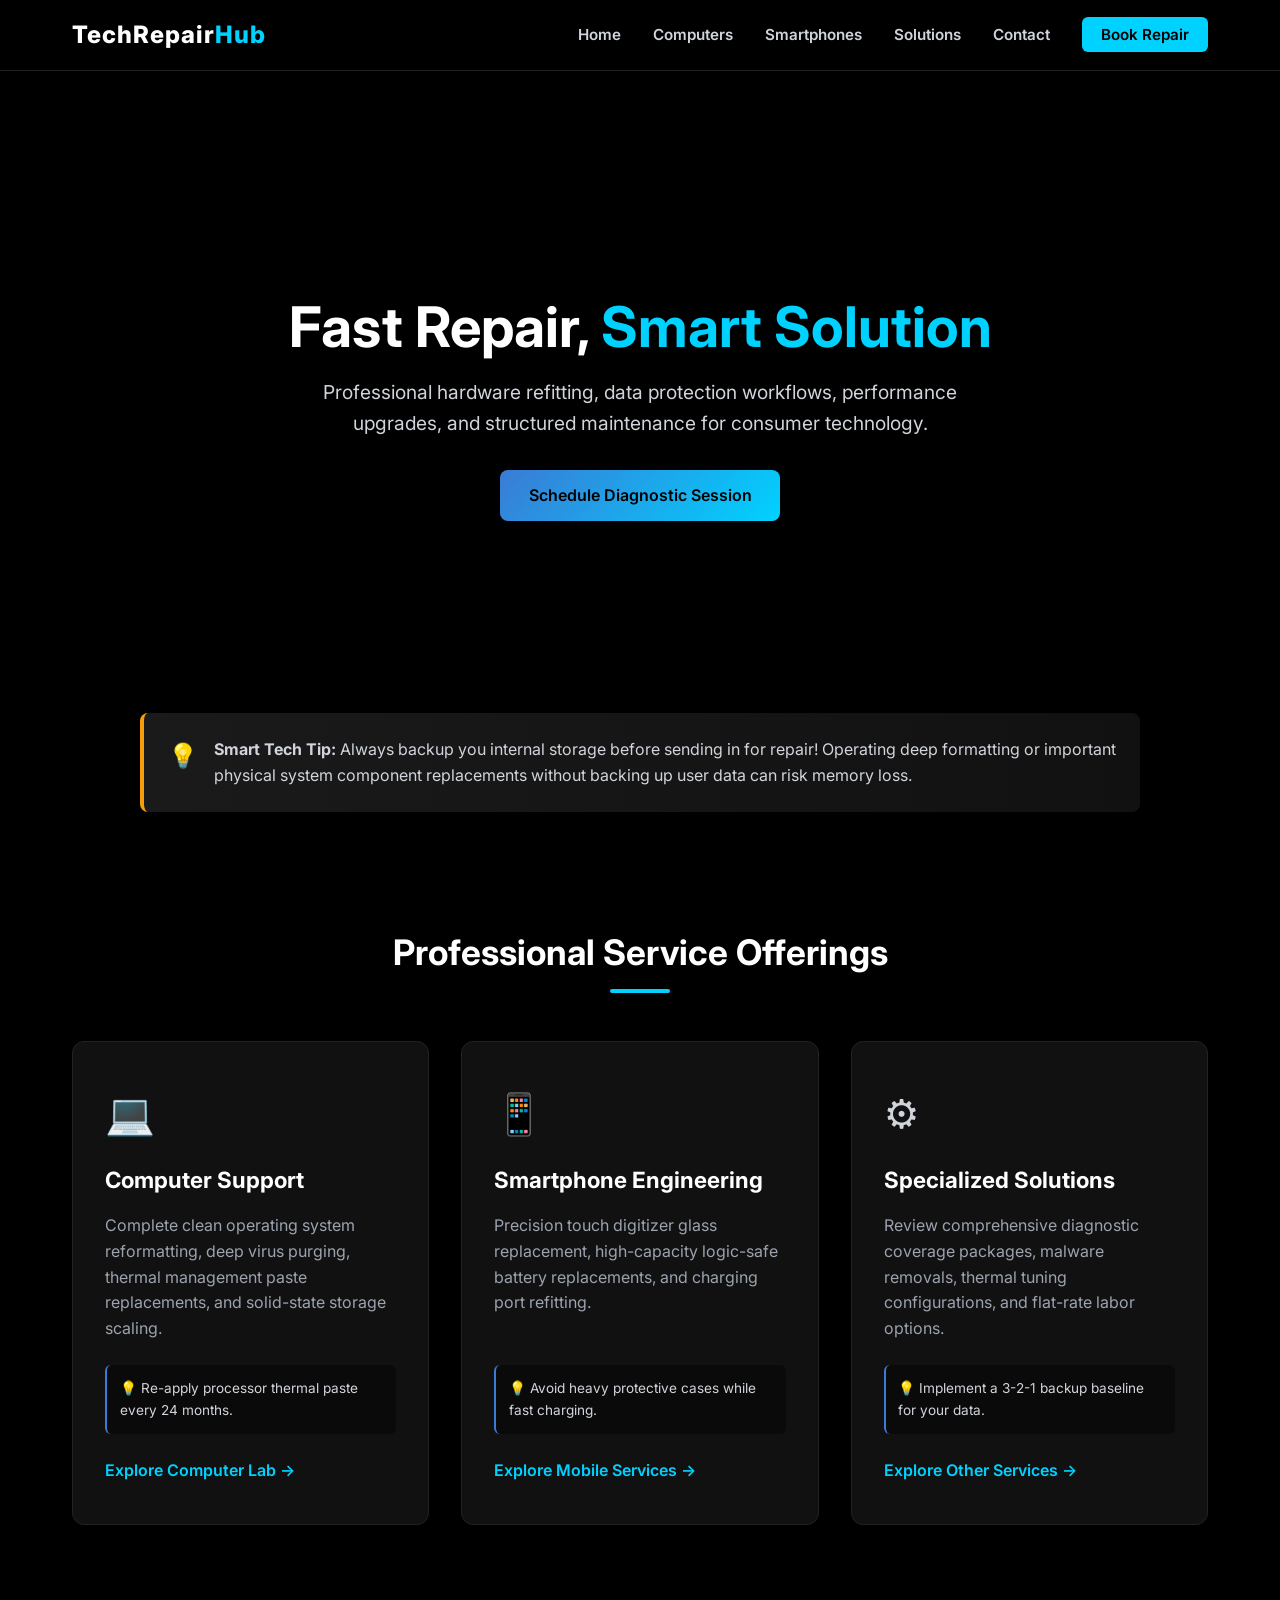
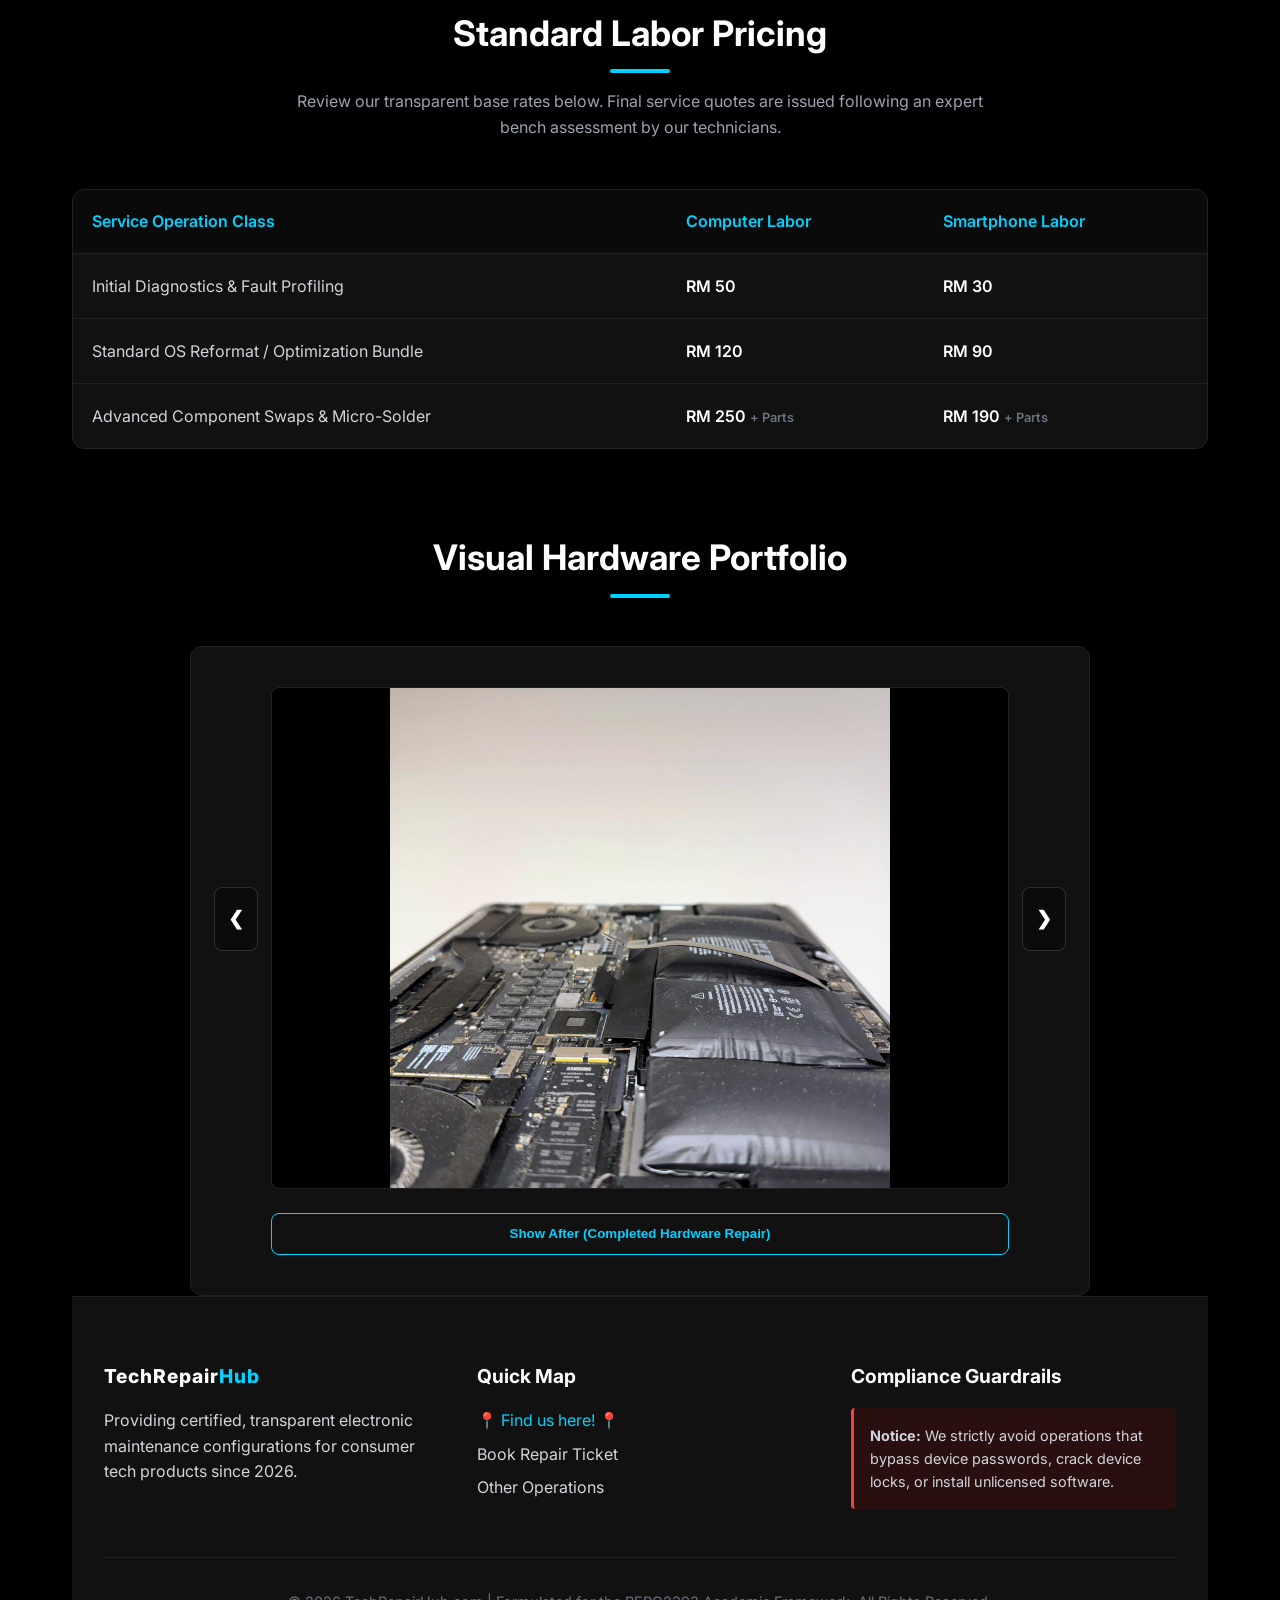
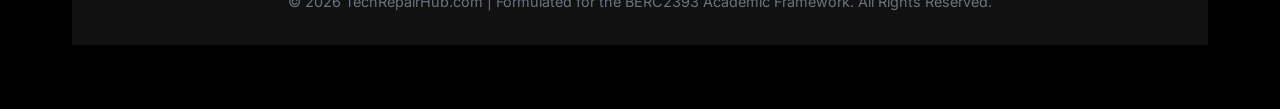
==== index.html @ 28f1f47f "Update index.html" ====
<!DOCTYPE html>
<html lang="en">
<head>
    <meta charset="UTF-8">
    <meta name="viewport" content="width=device-width, initial-scale=1.0">
    <title>TechRepairHub | Premium Device Maintenance</title>
    <!-- Google Fonts for a modern, tech-friendly look -->
    <link href="https://fonts.googleapis.com/css2?family=Inter:wght@300;400;600;800&display=swap" rel="stylesheet">
    <link rel="stylesheet" href="styles.css">
</head>
<body>
    
    <!-- Sticky Navigation Bar -->
    <header class="main-header">
        <div class="nav-container">
            <a href="index.html" class="logo">TechRepair<span class="accent">Hub</span></a>
            <nav class="nav-bar">
                <ul>
                    <li><a href="index.html">Home</a></li>
                    <li><a href="computer-services.html">Computers</a></li>
                    <li><a href="smartphone-services.html">Smartphones</a></li>
                    <li><a href="other-services.html">Solutions</a></li>
                    <li><a href="contact.html">Contact</a></li>
                    <li><a href="booking.html" class="btn-nav">Book Repair</a></li>
                </ul>
            </nav>
        </div>
    </header>

    <div class="main-wrapper">
        <!-- Parallax Hero Section -->
        <section class="hero">
            <div class="hero-content">
                <h1>Fast Repair, <span class="accent-text">Smart Solution</span></h1>
                <p>Professional hardware refitting, data protection workflows, performance upgrades, and structured maintenance for consumer technology.</p>
                <a href="booking.html" class="btn btn-primary">Schedule Diagnostic Session</a>
            </div>
        </section>

        <!-- Animated Info Banner -->
        <div class="global-tip-banner reveal">
            <div class="tip-content">
                <span class="tip-icon">💡</span>
                <p><strong>Smart Tech Tip:</strong> Always backup you internal storage before sending in for repair! Operating deep formatting or important physical system component replacements without backing up user data can risk memory loss.</p>
            </div>
        </div>

        <main class="container">
            <div class="section-header reveal">
                <h2 class="section-title">Professional Service Offerings</h2>
                <div class="title-underline"></div>
            </div>
            
            <div class="grid-cards">
                <div class="card reveal">
                    <div class="card-icon">💻</div>
                    <h3>Computer Support</h3>
                    <p>Complete clean operating system reformatting, deep virus purging, thermal management paste replacements, and solid-state storage scaling.</p>
                    <div class="inline-tip">💡 Re-apply processor thermal paste every 24 months.</div>
                    <a href="computer-services.html" class="card-link">Explore Computer Lab &rarr;</a>
                </div>
                <div class="card reveal">
                    <div class="card-icon">📱</div>
                    <h3>Smartphone Engineering</h3>
                    <p>Precision touch digitizer glass replacement, high-capacity logic-safe battery replacements, and charging port refitting.</p>
                    <div class="inline-tip">💡 Avoid heavy protective cases while fast charging.</div>
                    <a href="smartphone-services.html" class="card-link">Explore Mobile Services &rarr;</a>
                </div>
                <div class="card reveal">
                    <div class="card-icon">⚙️</div>
                    <h3>Specialized Solutions</h3>
                    <p>Review comprehensive diagnostic coverage packages, malware removals, thermal tuning configurations, and flat-rate labor options.</p>
                    <div class="inline-tip">💡 Implement a 3-2-1 backup baseline for your data.</div>
                    <a href="other-services.html" class="card-link">Explore Other Services &rarr;</a>
                </div>
            </div>

            <div class="section-header reveal">

                <h2 class="section-title">Standard Labor Pricing</h2>
                <div class="title-underline"></div>
                <p class="subtitle">Review our transparent base rates below. Final service quotes are issued following an expert bench assessment by our technicians.</p>
            </div>
            
            <div class="table-wrapper reveal">
                <table>
                    <thead>
                        <tr>
                            <th>Service Operation Class</th>
                            <th>Computer Labor</th>
                            <th>Smartphone Labor</th>
                        </tr>
                    </thead>
                    <tbody>
                        <tr>
                            <td>Initial Diagnostics & Fault Profiling</td>
                            <td class="price">RM 50</td>
                            <td class="price">RM 30</td>
                        </tr>
                        <tr>
                            <td>Standard OS Reformat / Optimization Bundle</td>
                            <td class="price">RM 120</td>
                            <td class="price">RM 90</td>
                        </tr>
                        <tr>
                            <td>Advanced Component Swaps & Micro-Solder</td>
                            <td class="price">RM 250 <span class="tiny-text">+ Parts</span></td>
                            <td class="price">RM 190 <span class="tiny-text">+ Parts</span></td>
                        </tr>
                    </tbody>
                </table>
            </div>

            <div class="section-header reveal">
                <h2 class="section-title">Visual Hardware Portfolio</h2>
                <div class="title-underline"></div>
            </div>

            <!-- NEW SLIDING CAROUSEL MODULE -->
            <div class="portfolio-carousel-wrapper reveal">
                <!-- Left Navigation Button -->
                <button id="prev-slide-btn" class="carousel-nav prev-btn">&#10094;</button>
                
                <div class="carousel-viewport">
                    <div class="carousel-track" id="carousel-track">
                        
                        <!-- SLIDE 1 (Your Original Image) -->
                        <div class="carousel-slide">
                            <div class="image-frame">
                                <img class="gallery-img slider-img" src="before.jpeg" alt="Project 1">
                            </div>
                            <div class="controls">
                                <button class="btn btn-secondary toggle-gallery-btn" data-before="before.jpeg" data-after="after.jpeg">Show After (Completed Hardware Repair)</button>
                            </div>
                        </div>

                        <!-- SLIDE 2 (New Slot) -->
                        <div class="carousel-slide">
                            <div class="image-frame">
                                <img class="gallery-img slider-img" src="before2.png" alt="Project 2">
                            </div>
                            <div class="controls">
                                <button class="btn btn-secondary toggle-gallery-btn" data-before="before2.png" data-after="after2.png">Show After (Completed Backglass Replacement)</button>
                            </div>
                        </div>

                        <!-- SLIDE 3 (New Slot) -->
                        <div class="carousel-slide">
                            <div class="image-frame">
                                <img class="gallery-img slider-img" src="before3.png" alt="Project 3">
                            </div>
                            <div class="controls">
                                <button class="btn btn-secondary toggle-gallery-btn" data-before="before3.png" data-after="after3.png">Show After (Completed Internal Cleaning)</button>
                            </div>
                        </div>

                        <!-- SLIDE 4 (New Slot) -->
                        <div class="carousel-slide">
                            <div class="image-frame">
                                <img class="gallery-img slider-img" src="before4.png" alt="Project 4">
                            </div>
                            <div class="controls">
                                <button class="btn btn-secondary toggle-gallery-btn" data-before="before4.png" data-after="after4.png">Show After (Screen Line Repair)</button>
                            </div>
                        </div>

                    </div>
                </div>

                <!-- Right Navigation Button -->
                <button id="next-slide-btn" class="carousel-nav next-btn">&#10095;</button>
            </div>
        <footer class="reveal">
        <div class="footer-grid">
            <div class="footer-brand">
                <h4 class="logo">TechRepair<span class="accent">Hub</span></h4>
                <p>Providing certified, transparent electronic maintenance configurations for consumer tech products since 2026.</p>
            </div>
            <div class="footer-links">
                <h4>Quick Map</h4>
                <!-- ADDED: Universal Google Maps Link -->
                <a href="https://www.google.com/maps?q=Johor+Bahru,+Johor,+Malaysia" target="_blank" style="color: var(--accent-cyan);">
                    📍 Find us here! 📍
                </a>
                <a href="booking.html">Book Repair Ticket</a>
                <a href="other-services.html">Other Operations</a>
            </div>
            <div class="footer-warning">
                <h4>Compliance Guardrails</h4>
                <div class="disclaimer-box">
                    <strong>Notice:</strong> We strictly avoid operations that bypass device passwords, crack device locks, or install unlicensed software.
                </div>
            </div>
        </div>
        <div class="footer-bottom">
            &copy; 2026 TechRepairHub.com | Formulated for the BERC2393 Academic Framework. All Rights Reserved.
        </div>
    </footer>

    <script src="script.js"></script>
</body>
</html>
---- styles.css ----
/* --- CSS VARIABLES (Amoled Theme) --- */
:root {
    --amoled-black: #000000;
    --dark-surface: #0a0a0a;
    --card-bg: #111111;
    --text-main: #d1d5db;
    --text-bright: #ffffff;
    --accent-cyan: #00d2ff;
    --accent-blue: #3a7bd5;
    --border-color: #222222;
}

/* --- GLOBAL STYLES --- */
* {
    margin: 0;
    padding: 0;
    box-sizing: border-box;
}

body {
    background-color: var(--amoled-black);
    color: var(--text-main);
    font-family: 'Inter', system-ui, sans-serif;
    line-height: 1.6;
}

/* --- STICKY HEADER & NAV --- */
.main-header {
    position: fixed;
    top: 0;
    width: 100%;
    background: rgba(0, 0, 0, 0.85);
    backdrop-filter: blur(10px);
    border-bottom: 1px solid var(--border-color);
    z-index: 1000;
    padding: 1rem 0;
}

.nav-container {
    max-width: 1200px;
    margin: 0 auto;
    display: flex;
    justify-content: space-between;
    align-items: center;
    padding: 0 2rem;
}

.logo {
    font-size: 1.5rem;
    font-weight: 800;
    color: var(--text-bright);
    text-decoration: none;
    letter-spacing: 1px;
}

.logo .accent, .accent-text {
    color: var(--accent-cyan);
}

.nav-bar ul {
    list-style: none;
    display: flex;
    gap: 2rem;
    align-items: center;
}

.nav-bar a {
    color: var(--text-main);
    text-decoration: none;
    font-weight: 600;
    font-size: 0.95rem;
    transition: color 0.3s;
}

.nav-bar a:hover, .nav-bar a.active {
    color: var(--accent-cyan);
}

/* --- BUTTONS --- */
.btn {
    padding: 0.8rem 1.8rem;
    border: none;
    border-radius: 8px;
    font-weight: 600;
    cursor: pointer;
    text-decoration: none;
    transition: all 0.3s ease;
    display: inline-block;
}

.btn-primary {
    background: linear-gradient(135deg, var(--accent-blue), var(--accent-cyan));
    color: var(--amoled-black);
}

.btn-primary:hover {
    box-shadow: 0 0 20px rgba(0, 210, 255, 0.4);
    transform: translateY(-2px);
}

.btn-secondary {
    background: transparent;
    border: 1px solid var(--accent-cyan);
    color: var(--accent-cyan);
}

.btn-secondary:hover {
    background: var(--accent-cyan);
    color: var(--amoled-black);
}

.btn-nav {
    background: var(--accent-cyan);
    color: var(--amoled-black) !important;
    padding: 0.5rem 1.2rem;
    border-radius: 6px;
}

.btn-nav:hover {
    background: var(--text-bright);
    box-shadow: 0 0 15px rgba(0, 210, 255, 0.5);
}

/* --- PARALLAX HERO --- */
.hero {
    margin-top: 70px; /* Accounts for sticky header */
    background-image: linear-gradient(to bottom, rgba(0, 0, 0, 0.6), var(--amoled-black)), url('https://images.unsplash.com/photo-1597872200969-2b65d56bd16b?ixlib=rb-4.0.3&auto=format&fit=crop&w=1920&q=80');
    background-attachment: fixed;
    background-position: center;
    background-repeat: no-repeat;
    background-size: cover;
    min-height: 75vh;
    display: flex;
    align-items: center;
    justify-content: center;
    text-align: center;
    padding: 2rem;
}

.hero-content h1 {
    font-size: 3.5rem;
    color: var(--text-bright);
    margin-bottom: 1rem;
    line-height: 1.2;
}

.hero-content p {
    font-size: 1.2rem;
    max-width: 700px;
    margin: 0 auto 2rem auto;
}

/* --- MAIN CONTAINER & HEADERS --- */
.container {
    max-width: 1200px;
    margin: 0 auto;
    padding: 4rem 2rem;
}

.section-header {
    text-align: center;
    margin-top: 5rem;    /* ADDED: Pushes the title far down from whatever is above it */
    margin-bottom: 3rem;
}

/* Ensures the very first title on the page doesn't get pushed too far down */
main.container .section-header:first-child {
    margin-top: 1rem;
}

.section-title {
    font-size: 2.2rem;
    color: var(--text-bright);
}

.title-underline {
    width: 60px;
    height: 4px;
    background: var(--accent-cyan);
    margin: 0.5rem auto;
    border-radius: 2px;
}

.subtitle {
    max-width: 700px;
    margin: 1rem auto;
    color: #9ca3af;
}

/* --- BANNER --- */
.global-tip-banner {
    background: linear-gradient(to right, #1a1a1a, var(--card-bg));
    border-left: 4px solid #f59e0b;
    padding: 1.5rem;
    margin: -2rem auto 2rem auto;
    max-width: 1000px;
    border-radius: 8px;
    position: relative;
    z-index: 10;
    box-shadow: 0 10px 30px rgba(0,0,0,0.5);
}

.tip-content {
    display: flex;
    align-items: flex-start;
    gap: 1rem;
}

.tip-icon {
    font-size: 1.5rem;
}

/* --- SERVICE CARDS --- */
.grid-cards {
    display: grid;
    grid-template-columns: repeat(auto-fit, minmax(300px, 1fr));
    gap: 2rem;
}

.card {
    background: var(--card-bg);
    border: 1px solid var(--border-color);
    padding: 2.5rem 2rem;
    border-radius: 12px;
    transition: all 0.4s ease;
    display: flex;
    flex-direction: column;
    flex: 1 1 300px; /* Allows cards to shrink/grow but keep base width */
    max-width: 380px; /* Prevents orphaned cards from stretching too wide */
}

.card:hover {
    transform: translateY(-10px);
    border-color: var(--accent-cyan);
    box-shadow: 0 10px 30px rgba(0, 210, 255, 0.1);
}

.card-icon {
    font-size: 2.5rem;
    margin-bottom: 1rem;
}

.card h3 {
    color: var(--text-bright);
    margin-bottom: 1rem;
    font-size: 1.4rem;
}

.card p {
    flex-grow: 1;
    margin-bottom: 1.5rem;
    color: #9ca3af;
}

.inline-tip {
    background: var(--dark-surface);
    padding: 0.8rem;
    border-radius: 6px;
    font-size: 0.85rem;
    margin-bottom: 1.5rem;
    border-left: 2px solid var(--accent-blue);
}

.card-link {
    color: var(--accent-cyan);
    text-decoration: none;
    font-weight: 600;
    margin-top: auto;
}

.card-link:hover {
    text-decoration: underline;
}

/* --- TABLES --- */
.table-wrapper {
    background: var(--card-bg);
    border: 1px solid var(--border-color);
    border-radius: 12px;
    overflow: hidden;
    margin-bottom: 5rem; /* ADDED: Adds a nice big gap below the table */
    box-shadow: 0 10px 30px rgba(0, 0, 0, 0.2); /* Bonus: added a subtle shadow to make it pop */
}

table {
    width: 100%;
    border-collapse: collapse;
}

th {
    background: var(--dark-surface);
    color: var(--accent-cyan);
    padding: 1.2rem;
    text-align: left;
    font-weight: 600;
    border-bottom: 1px solid var(--border-color);
}

td {
    padding: 1.2rem;
    border-bottom: 1px solid var(--border-color);
}

tr:last-child td {
    border-bottom: none;
}

tr:hover {
    background: rgba(255, 255, 255, 0.02);
}

.price {
    font-weight: 600;
    color: var(--text-bright);
}

.tiny-text {
    font-size: 0.8rem;
    color: #6b7280;
}

/* --- BEFORE/AFTER PORTFOLIO --- */
.before-after-center-wrapper {
    display: flex;
    justify-content: center;
}

.before-after-container {
    background: var(--card-bg);
    padding: 2rem;
    border-radius: 12px;
    border: 1px solid var(--border-color);
    width: 100%;
    max-width: 800px;
}

.image-frame {
    border-radius: 8px;
    overflow: hidden;
    border: 1px solid var(--border-color);
    margin-bottom: 1.5rem;
}

.slider-img {
    width: 100%;
    height: auto;
    max-height: 35vh;
    display: block;
}

.controls {
    text-align: center;
    width: 100%;
}

.controls .btn {
        width: 100%; 
    }

/* --- FOOTER --- */
footer {
    background: var(--card-bg);
    border-top: 1px solid var(--border-color);
    padding: 4rem 2rem 2rem 2rem;
}

.footer-grid {
    max-width: 1200px;
    margin: 0 auto;
    display: grid;
    grid-template-columns: repeat(auto-fit, minmax(250px, 1fr));
    gap: 3rem;
    margin-bottom: 3rem;
}

.footer-grid h4 {
    color: var(--text-bright);
    margin-bottom: 1rem;
    font-size: 1.2rem;
}

.footer-links a {
    display: block;
    color: var(--text-main);
    text-decoration: none;
    margin-bottom: 0.5rem;
}

.footer-links a:hover {
    color: var(--accent-cyan);
}

.disclaimer-box {
    background: rgba(255, 0, 0, 0.1);
    border-left: 3px solid #ef4444;
    padding: 1rem;
    border-radius: 4px;
    font-size: 0.9rem;
}

.footer-bottom {
    text-align: center;
    padding-top: 2rem;
    border-top: 1px solid var(--border-color);
    color: #6b7280;
    font-size: 0.9rem;
}

/* --- SCROLL REVEAL ANIMATIONS --- */
.reveal {
    opacity: 0;
    transform: translateY(40px);
    transition: all 0.8s ease-out;
}

.reveal.active {
    opacity: 1;
    transform: translateY(0);
}

/* --- FORMS & INNER PAGES (Amoled Theme Additions) --- */
.inner-page-pt {
    padding-top: 120px; /* Pushes content down so it isn't hidden by the sticky header */
}

.form-group {
    margin-bottom: 1.5rem;
    text-align: left;
}

.form-group label {
    display: block;
    margin-bottom: 0.5rem;
    font-weight: 600;
    color: var(--text-bright);
}

.form-control {
    width: 100%;
    padding: 1rem;
    background: var(--dark-surface);
    border: 1px solid var(--border-color);
    color: var(--text-bright);
    border-radius: 8px;
    font-family: inherit;
    transition: all 0.3s;
}

.form-control:focus {
    outline: none;
    border-color: var(--accent-cyan);
    box-shadow: 0 0 15px rgba(0, 210, 255, 0.2);
}

textarea.form-control {
    resize: vertical;
}

.testimonial-author {
    color: var(--accent-cyan);
    font-weight: 700;
    margin-top: 1rem;
    text-align: right;
}

.dynamic-field {
    display: none; /* This is crucial! It keeps the field hidden initially */
    opacity: 0;
    transform: translateY(-10px);
    transition: all 0.4s ease;
}

.dynamic-field.show {
    display: block; /* The JS adds this class to make it visible */
    animation: dropDownFade 0.4s forwards;
}

@keyframes dropDownFade {
    to {
        opacity: 1;
        transform: translateY(0);
    }
}

/* --- PORTFOLIO SLIDER CAROUSEL (MINIMALIST & MOBILE OPTIMIZED) --- */
.portfolio-carousel-wrapper {
    position: relative;
    max-width: 900px;
    margin: 0 auto;
    display: flex;
    align-items: center;
    justify-content: center;
}

.carousel-viewport {
    width: 100%;
    overflow: hidden; 
    background: var(--card-bg);
    border-radius: 12px;
    border: 1px solid var(--border-color);
    box-shadow: 0 10px 30px rgba(0, 0, 0, 0.5);
}

.carousel-track {
    display: flex;
    width: 100%;
    transition: transform 0.6s cubic-bezier(0.25, 1, 0.5, 1); 
    align-items: center; /* This perfectly centers images vertically to fix the empty space! */
}

.carousel-slide {
    min-width: 100%; 
    /* CHANGED: Increased the side padding from 2rem to 5rem to make a perfect gap for the buttons! */
    padding: 2.5rem 5rem; 
    box-sizing: border-box;
    display: flex;
    flex-direction: column;
    align-items: center;
    justify-content: center;
}

/* Image Centering Rules */
.image-frame {
    width: 100%;
    border-radius: 8px;
    overflow: hidden;
    border: 1px solid var(--border-color);
    margin-bottom: 1.5rem;
    display: flex;
    justify-content: center;
    background: #000; /* Creates a cinematic black background for narrower images */
}

.slider-img {
    width: 100%;
    max-height: 500px; /* Stops vertical images from stretching the card out of control */
    object-fit: contain; /* Forces the image to perfectly center and scale */
    display: block;
}

/* Minimalist Side Navigation Arrows (Rectangles instead of Circles) */
.carousel-nav {
    position: absolute;
    top: 42%; /* Sits higher up, perfectly aligned with the image */
    transform: translateY(-50%);
    background: rgba(10, 10, 10, 0.75); /* Minimalist dark glass effect */
    color: var(--text-bright);
    border: 1px solid rgba(255, 255, 255, 0.15);
    width: 44px;
    height: 64px; /* Makes it a rectangle */
    border-radius: 8px; /* Smooth corners */
    font-size: 1.2rem;
    font-weight: bold;
    cursor: pointer;
    z-index: 10;
    transition: all 0.3s ease;
    display: flex;
    align-items: center;
    justify-content: center;
    backdrop-filter: blur(5px); /* Frosted glass blur */
}

.carousel-nav:hover {
    background: var(--accent-cyan);
    color: var(--amoled-black);
    border-color: var(--accent-cyan);
    box-shadow: 0 0 15px rgba(0, 210, 255, 0.4);
}

/* Placed fully INSIDE the borders */
.prev-btn {
    left: 1.5rem; 
}

.next-btn {
    right: 1.5rem; 
}

/* Mobile specific tweaks for a flawless app-like fit */
@media (max-width: 768px) {
    ..carousel-slide {
    min-width: 100%; 
    /* CHANGED: Increased the side padding from 2rem to 5rem to make a perfect gap for the buttons! */
    padding: 1rem 2.8rem;
    box-sizing: border-box;
    display: flex;
    flex-direction: column;
    align-items: center;
    justify-content: center;
}

/* Placed perfectly centered in the new side-margins */
   .prev-btn { 
        left: 0.3rem; 
        width: 32px;
        height: 48px;
        font-size: 1.1rem;
    }

  .next-btn { 
        right: 0.3rem; 
        width: 32px;
        height: 48px;
        font-size: 1.1rem;
    }

.carousel-nav {
    position: absolute;
    top: 38%; /* Adjusted slightly to perfectly center with the image */
    transform: translateY(-50%);
    background: rgba(10, 10, 10, 0.75); 
    color: var(--text-bright);
    border: 1px solid rgba(255, 255, 255, 0.15);
    width: 44px;
    height: 64px; 
    border-radius: 8px; 
    font-size: 1.2rem;
    font-weight: bold;
    cursor: pointer;
    z-index: 10;
    transition: all 0.3s ease;
    display: flex;
    align-items: center;
    justify-content: center;
    backdrop-filter: blur(5px); 
}


/* =====================================================================
   📱 MOBILE RESPONSIVENESS (Only applies to screens 768px or smaller)
   ===================================================================== */

@media (max-width: 768px) {
    
    /* 1. Un-stick the header so it doesn't block the tiny phone screen */
    .main-header {
        position: relative;
        padding: 1rem 0.5rem;
    }

    /* 2. Stack the navigation links neatly and center the logo */
    .nav-container {
        flex-direction: column;
        gap: 1rem;
        padding: 0;
    }
    
    .nav-bar ul {
        flex-wrap: wrap;
        justify-content: center;
        gap: 0.8rem;
    }
    
    .nav-bar a {
        font-size: 0.85rem;
    }

    /* 3. Remove the top-spacing since the header is no longer sticky */
    .hero {
        margin-top: 0;
        min-height: 50vh;
        padding: 3rem 1rem;
    }
    
    .inner-page-pt {
        padding-top: 2rem;
    }

    /* 4. Scale down massive PC text sizes */
    .hero-content h1 {
        font-size: 2.2rem;
    }
    
    .hero-content p {
        font-size: 1rem;
    }
    
    .section-title {
        font-size: 1.8rem;
    }

    /* 5. Shrink padding & margins so they don't waste phone screen space */
    .container {
        padding: 2rem 1rem;
    }
    
    .card {
        padding: 1.5rem;
    }

    /* Force the booking form card to not have massive 3rem padding */
    .card[style*="padding: 3rem"] {
        padding: 1.5rem !important;
    }

    .global-tip-banner {
        margin: 1rem;
        padding: 1.2rem;
        flex-direction: column;
    }

    /* 6. Stack Grid Cards 1-by-1 instead of trying to fit side-by-side */
    .grid-cards {
    display: flex;
    flex-wrap: wrap;
    justify-content: center; /* This perfectly centers the bottom row! */
    gap: 2rem;
    max-width: 1200px;
    margin: 0 auto;
}

    /* 7. Let the Pricing Table scroll horizontally so it doesn't crush the layout */
    .table-wrapper {
        overflow-x: auto;
        -webkit-overflow-scrolling: touch; /* Smooth scrolling on iOS */
    }
    
    /* 8. Make Footer stack cleanly */
    .footer-grid {
        grid-template-columns: 1fr;
        gap: 2rem;
        text-align: center;
    }
}
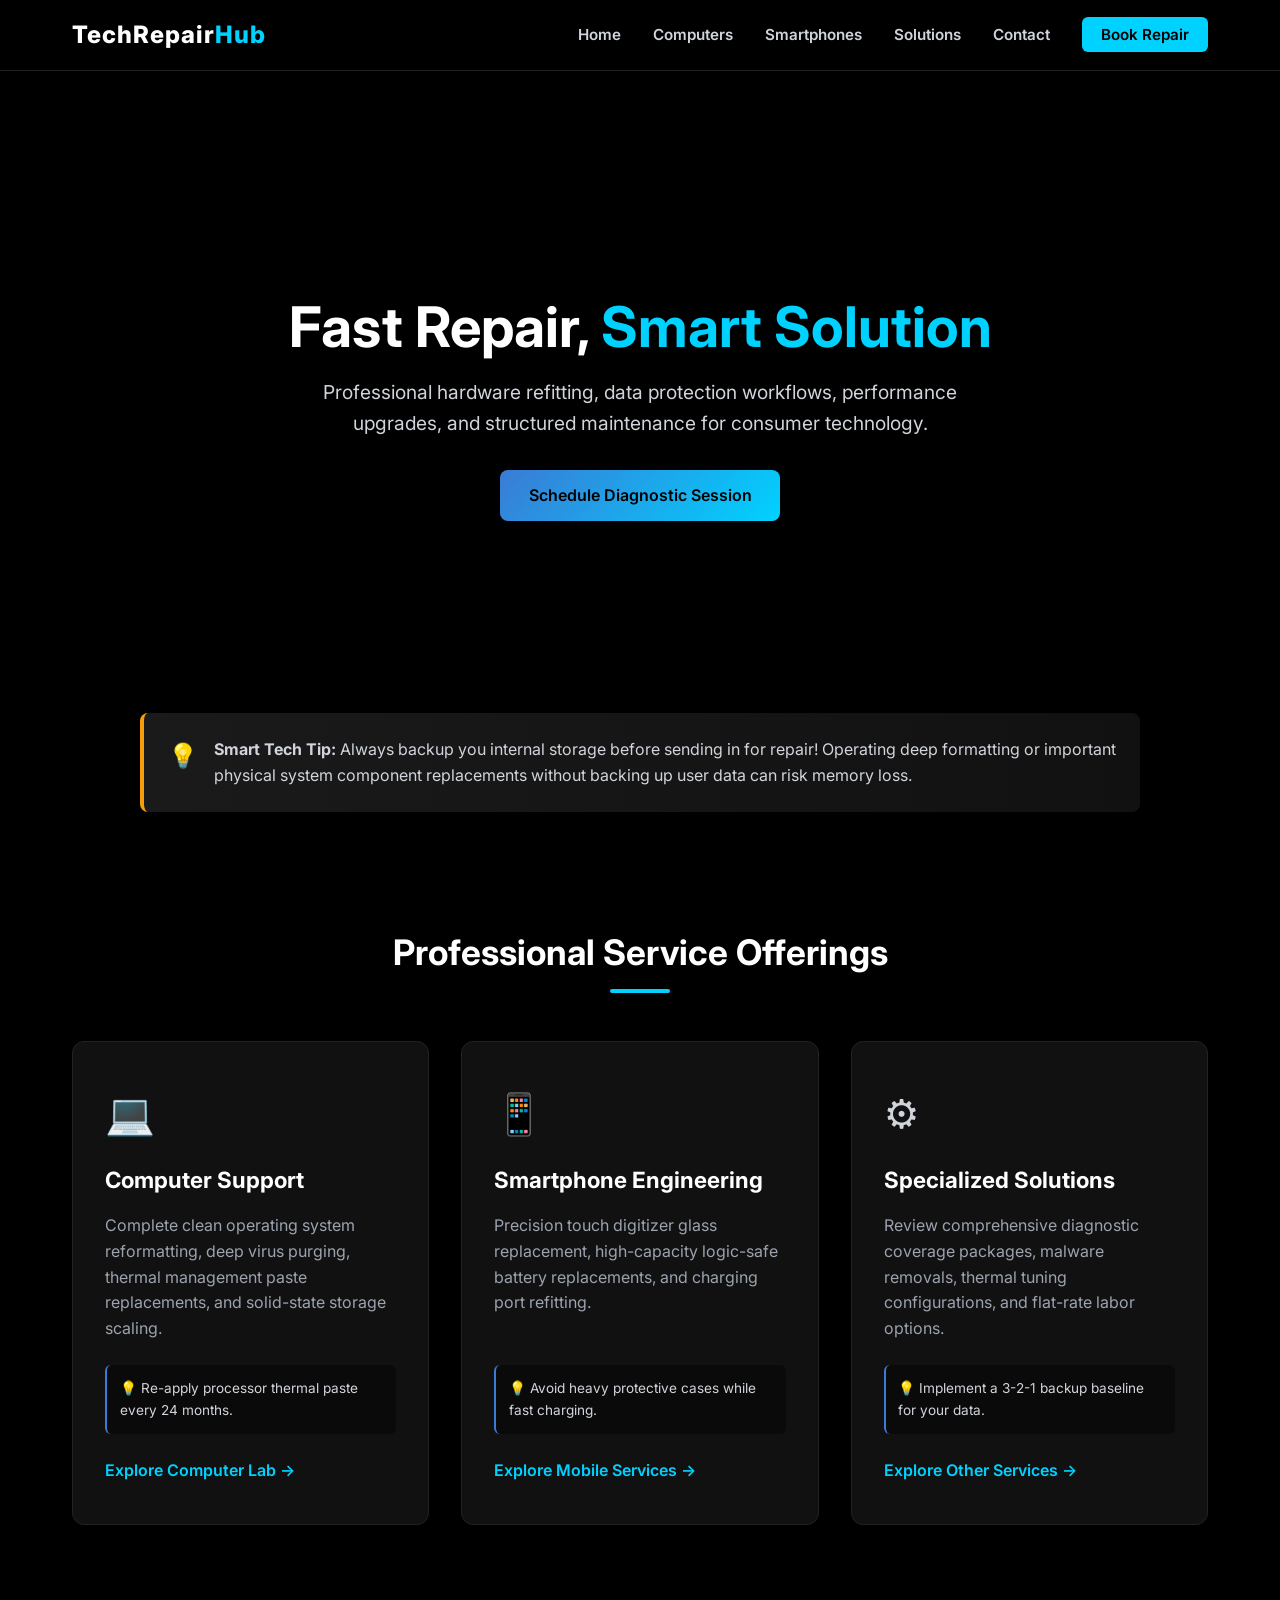
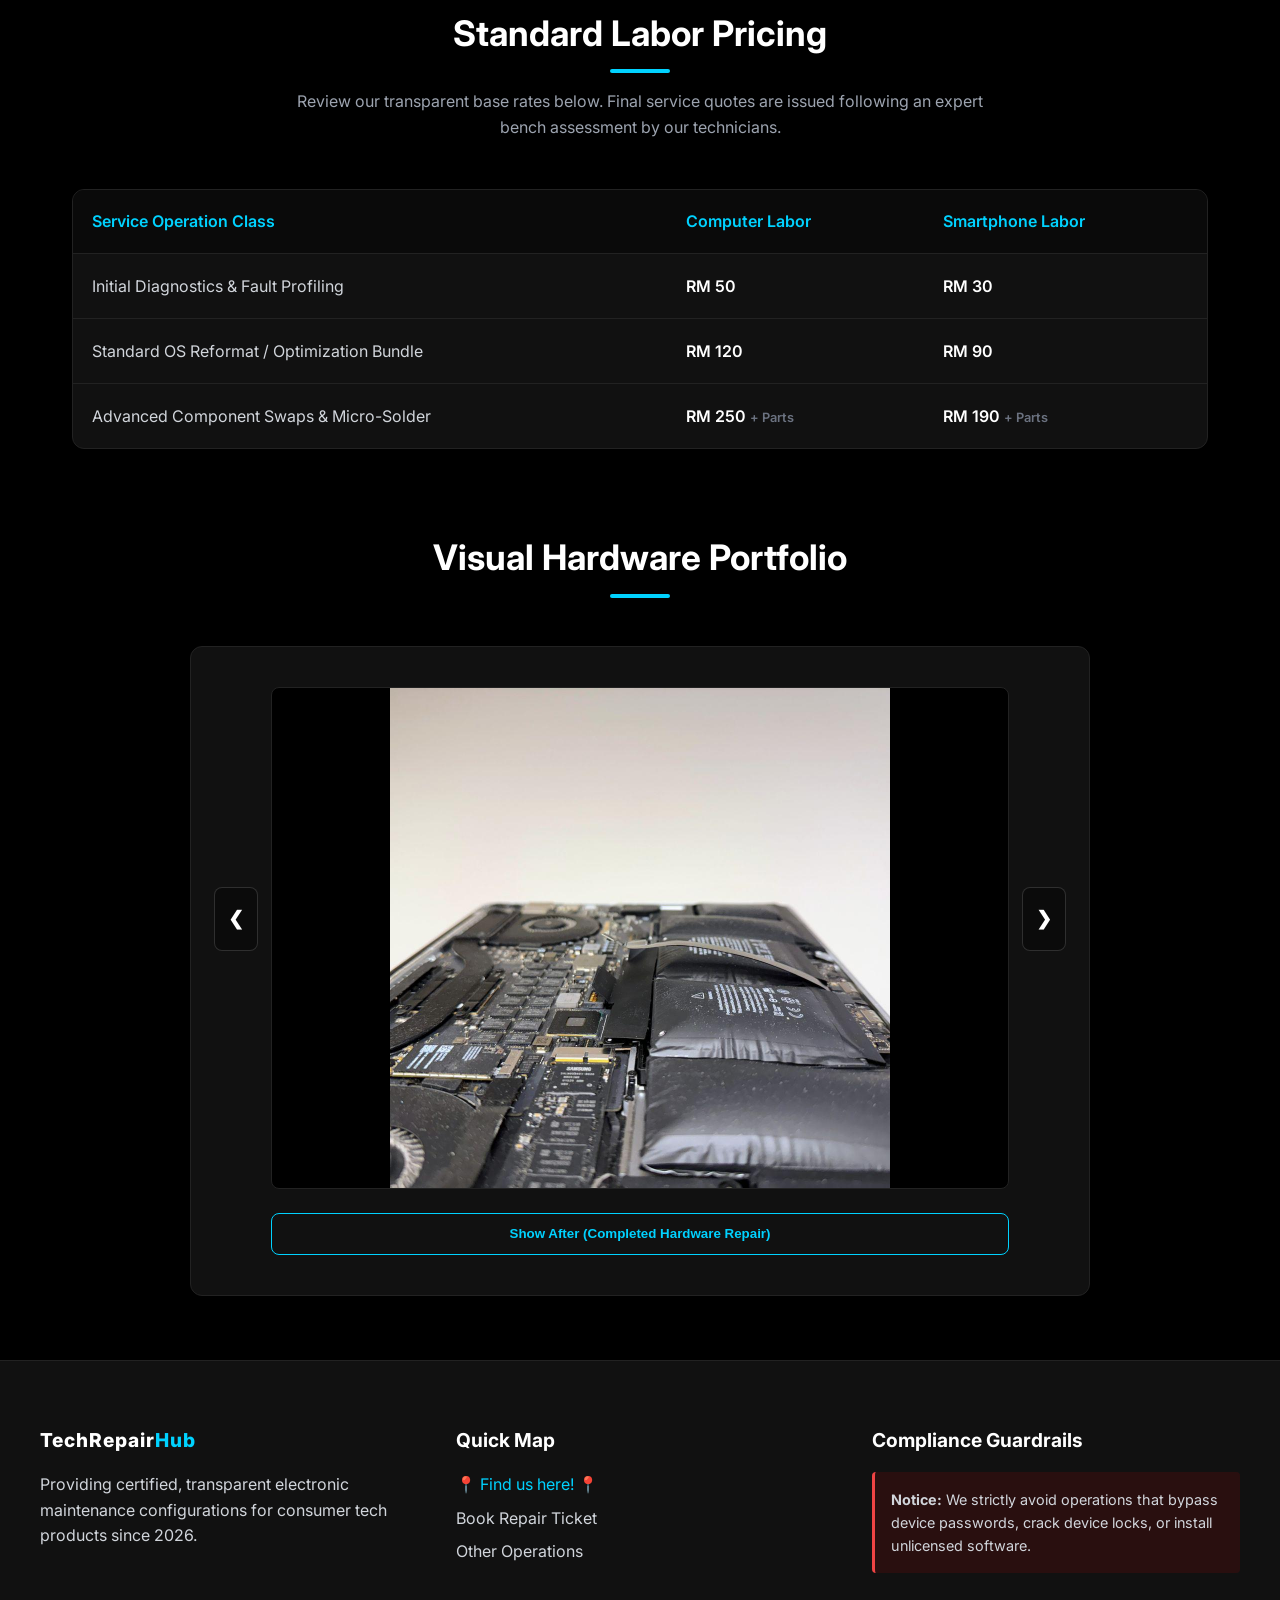
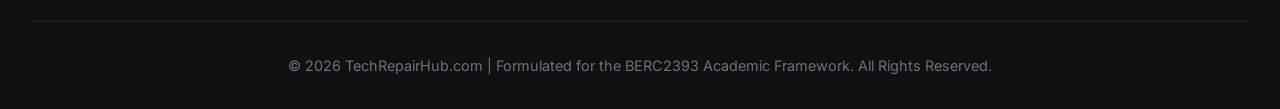
==== commit 1b551c9a: "Update index.html" ====
--- a/index.html
+++ b/index.html
@@ -170,6 +170,11 @@
                 <!-- Right Navigation Button -->
                 <button id="next-slide-btn" class="carousel-nav next-btn">&#10095;</button>
             </div>
+            </form>
+            </div>
+        </main>
+    </div>
+
         <footer class="reveal">
         <div class="footer-grid">
             <div class="footer-brand">
@@ -179,7 +184,7 @@
             <div class="footer-links">
                 <h4>Quick Map</h4>
                 <!-- ADDED: Universal Google Maps Link -->
-                <a href="https://www.google.com/maps?q=Johor+Bahru,+Johor,+Malaysia" target="_blank" style="color: var(--accent-cyan);">
+                <a href="https://www.google.com/maps?sca_esv=a61294bd7b2aaade&biw=1275&bih=725&sxsrf=ANbL-n5QFMPyO3IDm-DUa3TT3At-mlhGSA:1781362323831&uact=5&gs_lp=[base64]&um=1&ie=UTF-8&fb=1&gl=my&sa=X&geocode=KcFuphls5NExMdoNBBYgnMCj&daddr=76100+Durian+Tunggal,+Malacca" target="_blank" style="color: var(--accent-cyan);">
                     📍 Find us here! 📍
                 </a>
                 <a href="booking.html">Book Repair Ticket</a>
--- a/styles.css
+++ b/styles.css
@@ -721,4 +721,4 @@
         gap: 2rem;
         text-align: center;
     }
-} 
+} 
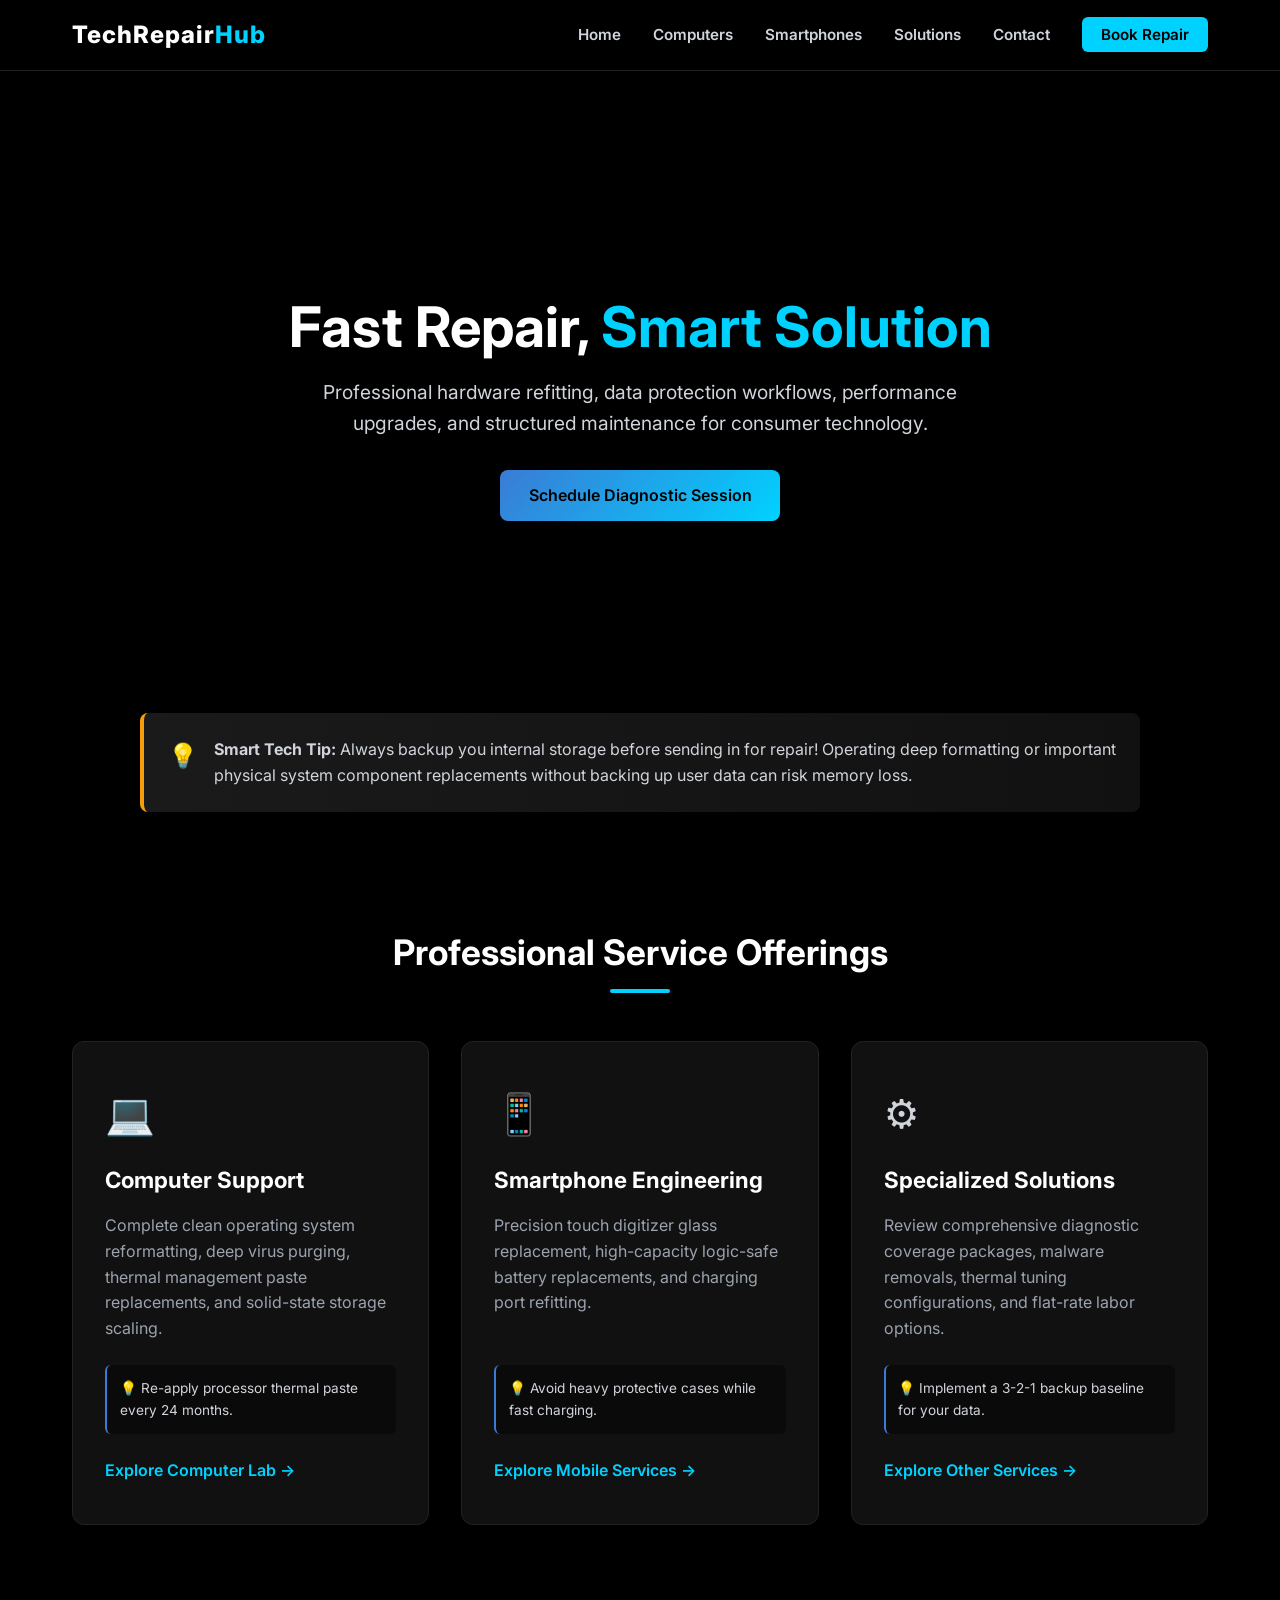
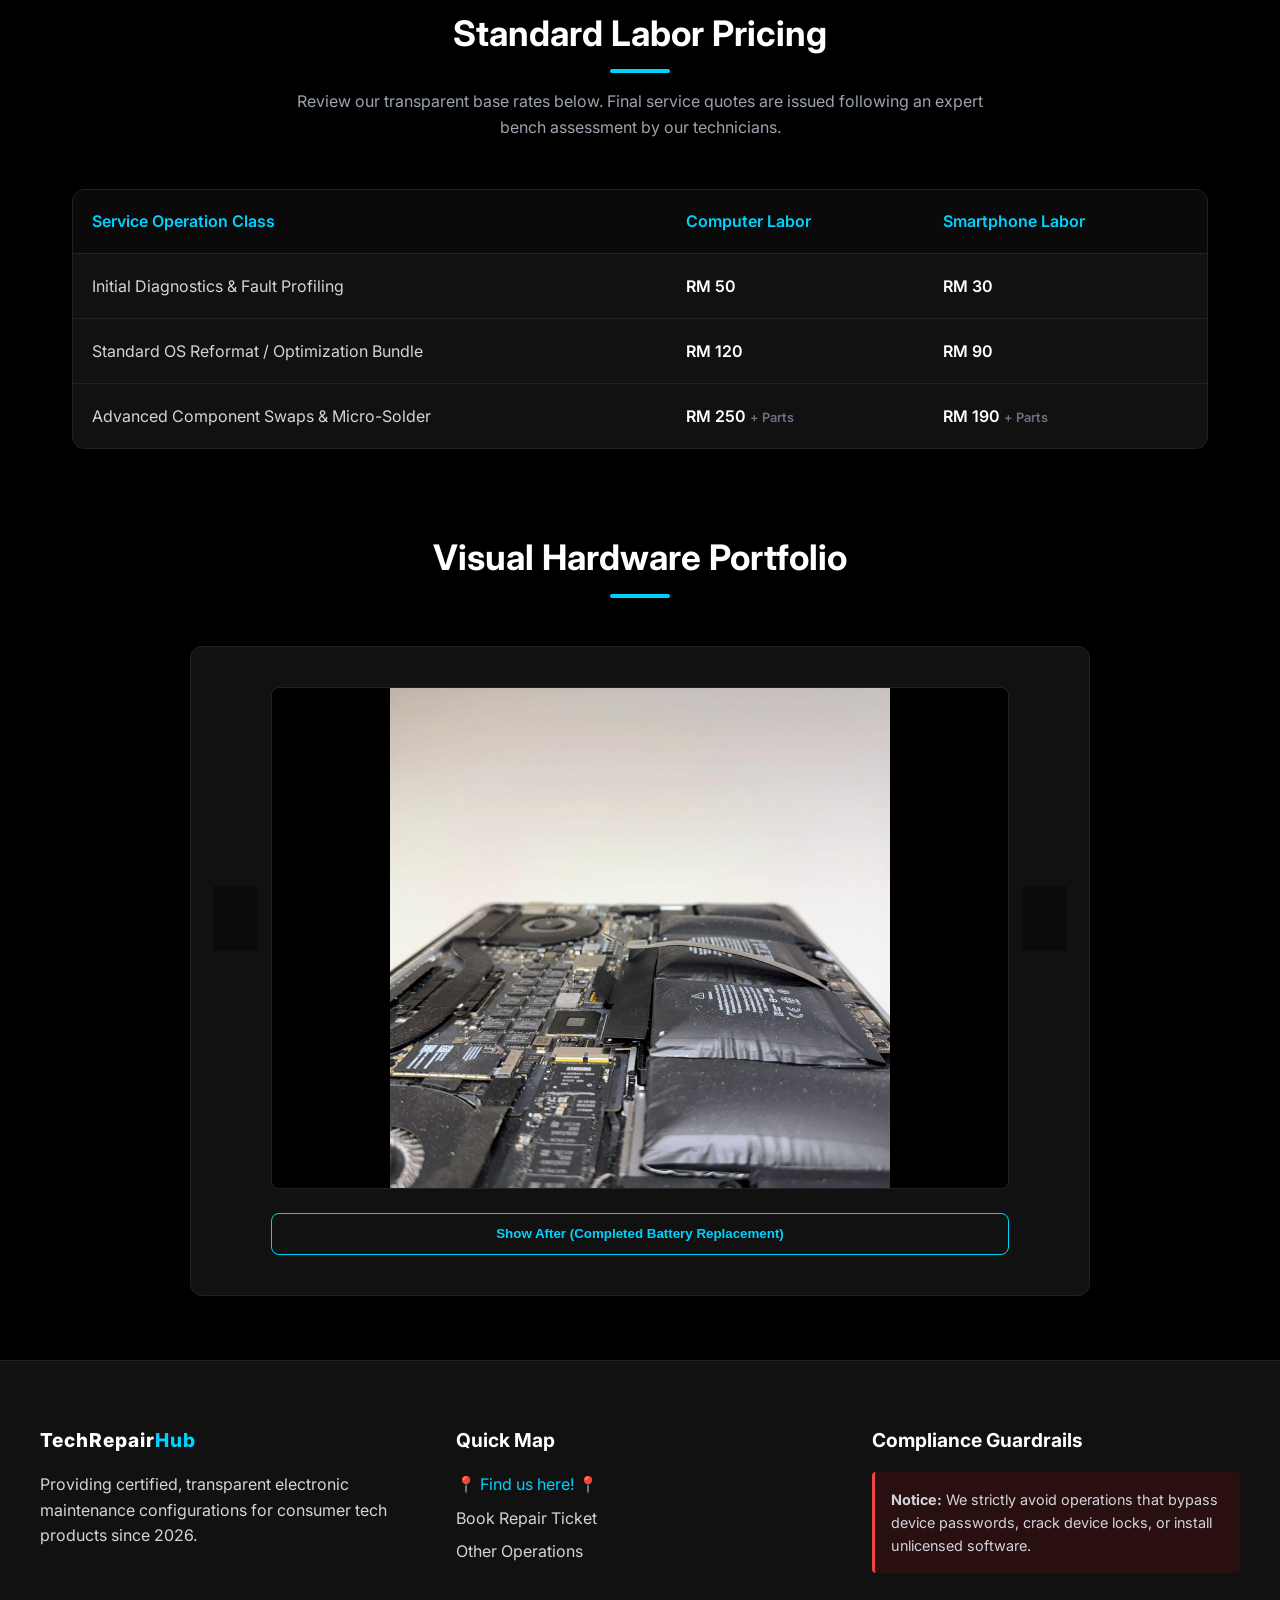
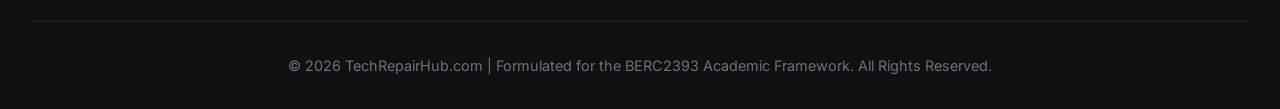
==== commit 9674b6d4: "Update index.html" ====
--- a/index.html
+++ b/index.html
@@ -130,7 +130,7 @@
                                 <img class="gallery-img slider-img" src="before.jpeg" alt="Project 1">
                             </div>
                             <div class="controls">
-                                <button class="btn btn-secondary toggle-gallery-btn" data-before="before.jpeg" data-after="after.jpeg">Show After (Completed Hardware Repair)</button>
+                                <button class="btn btn-secondary toggle-gallery-btn" data-before="before.jpeg" data-after="after.jpeg">Show After (Completed Battery Replacement)</button>
                             </div>
                         </div>
 
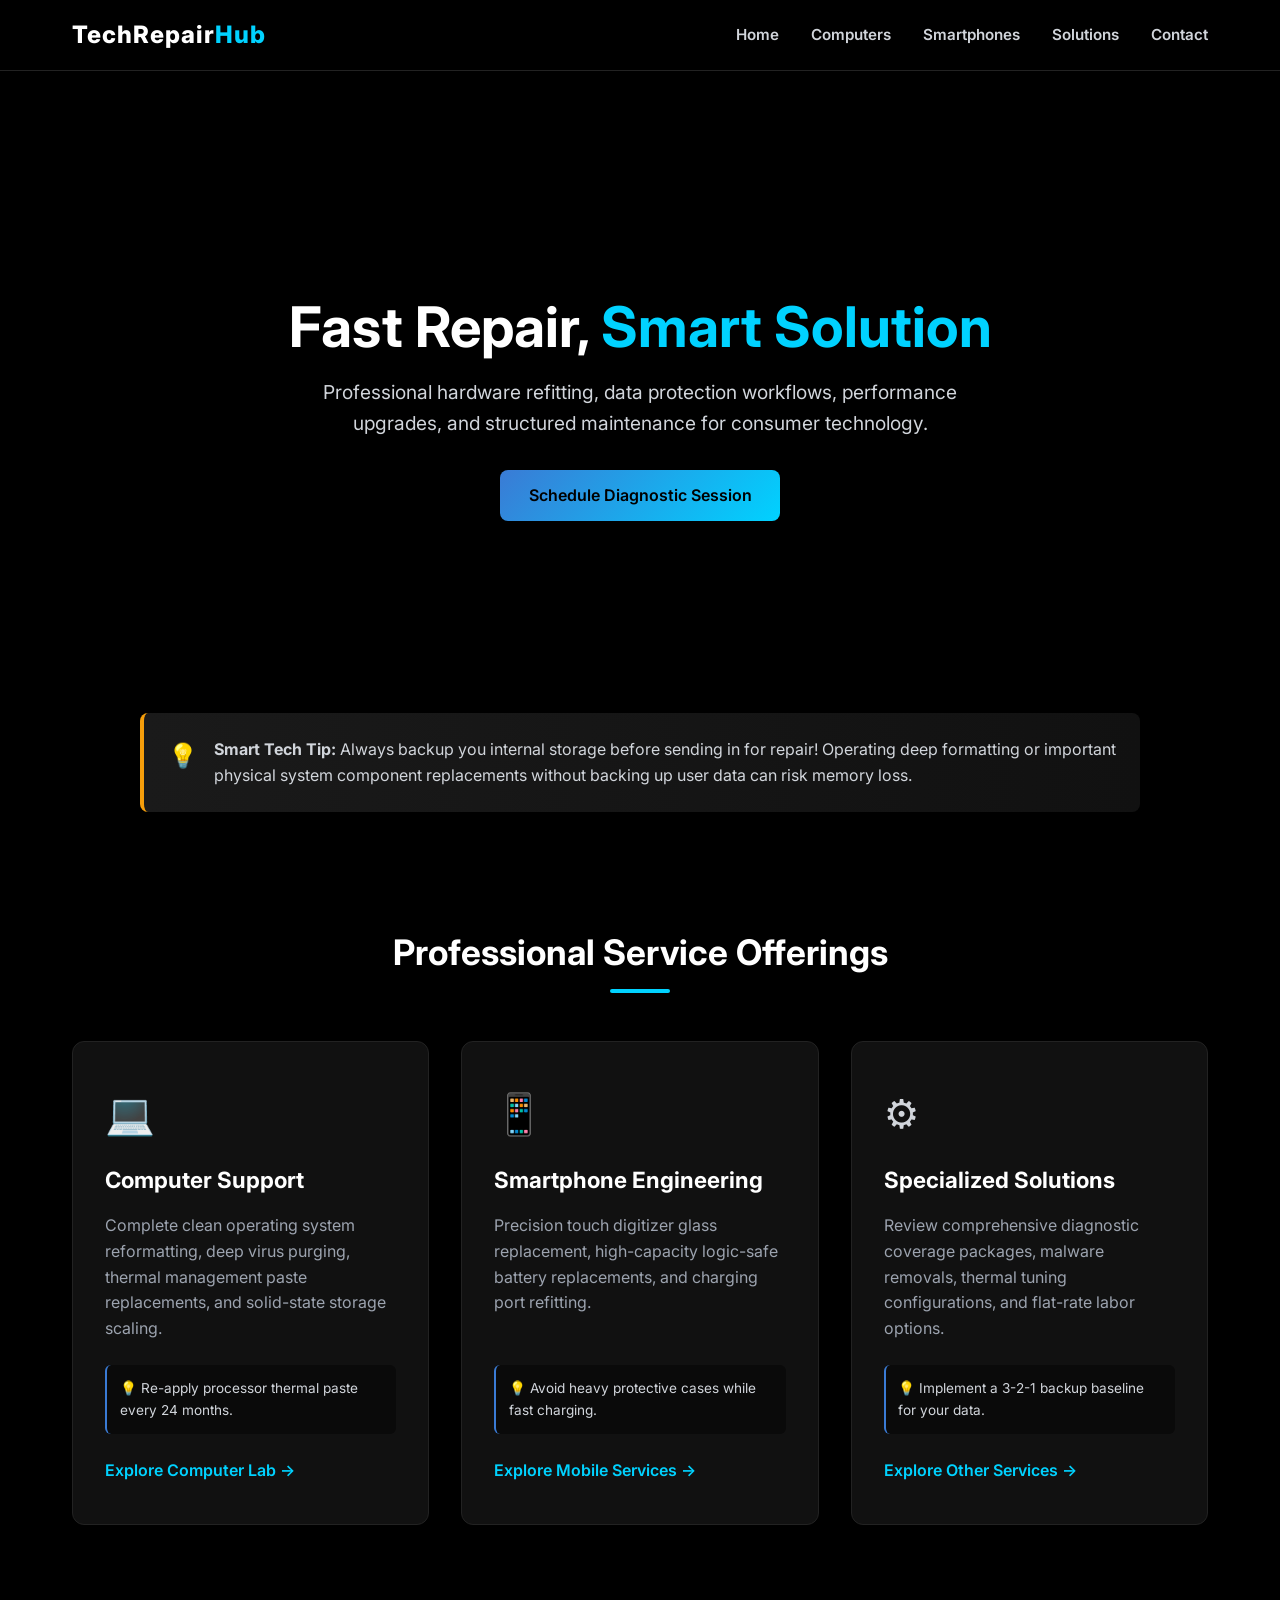
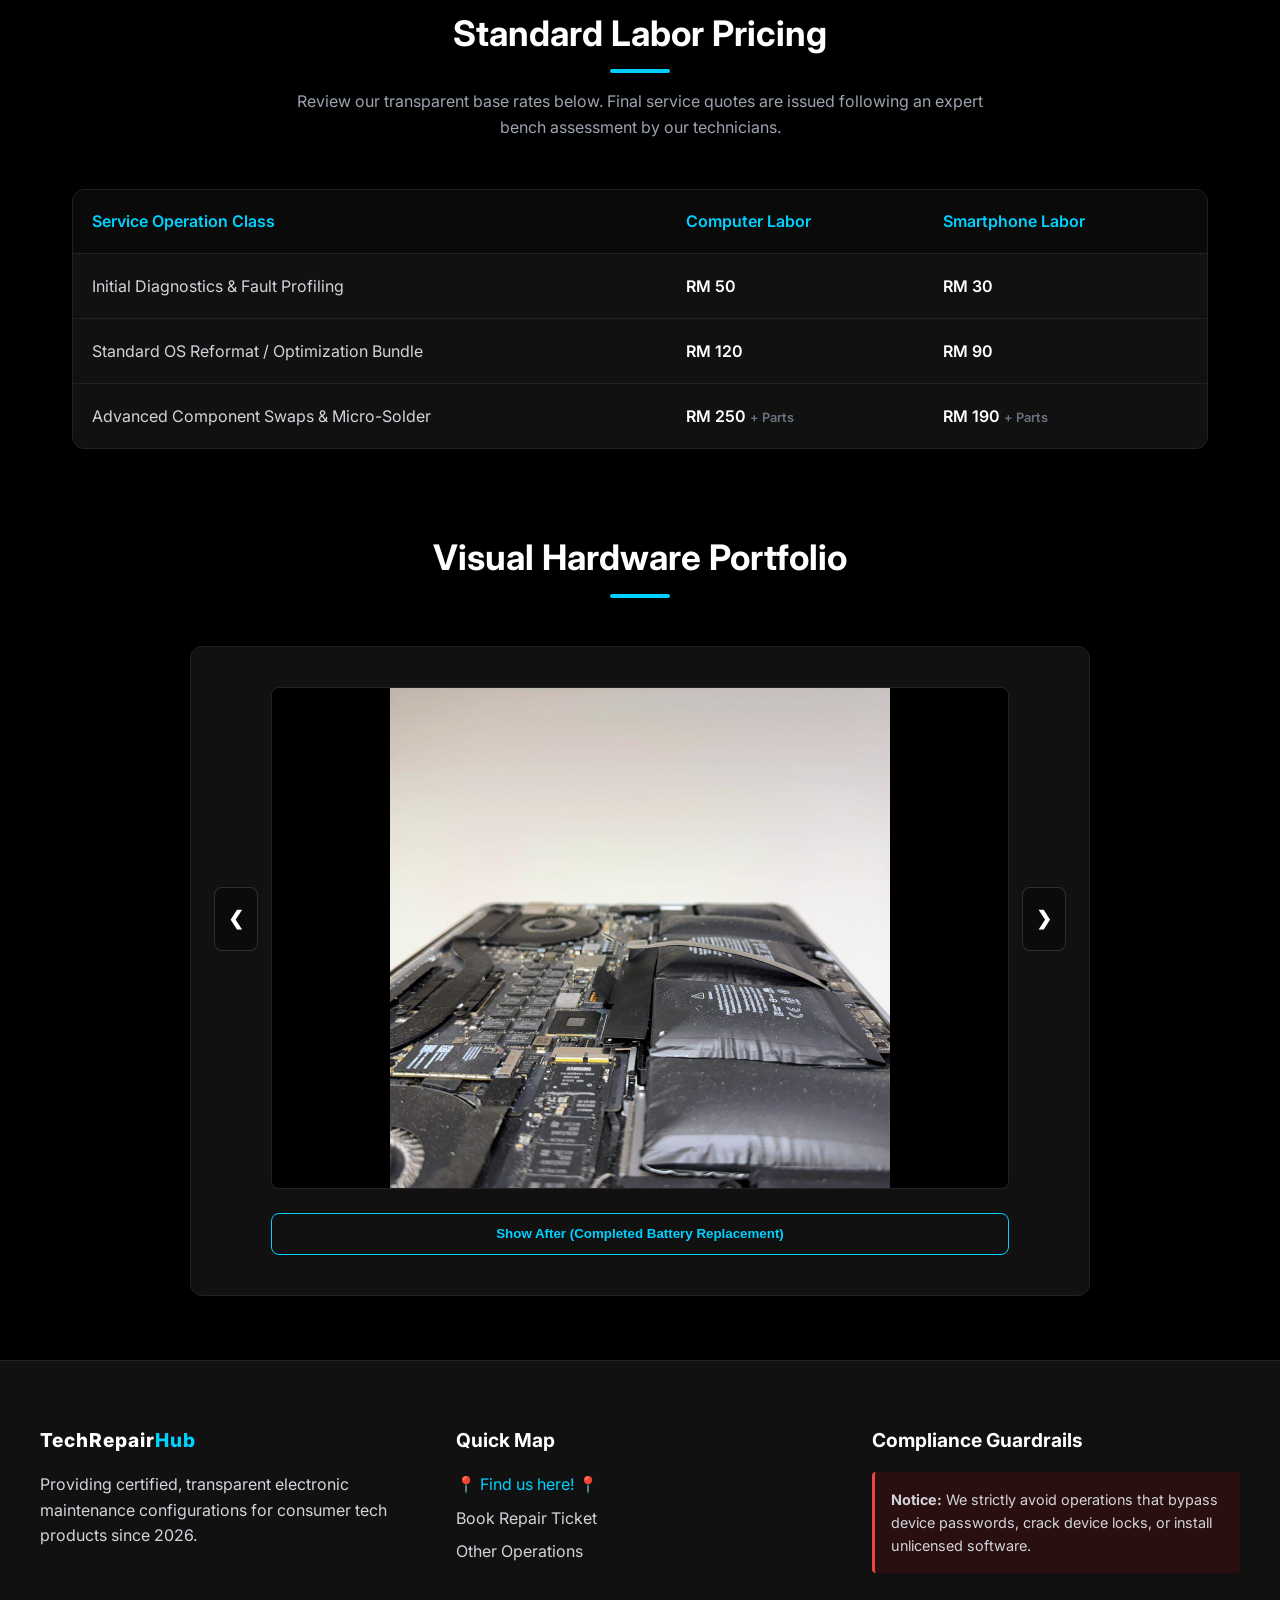
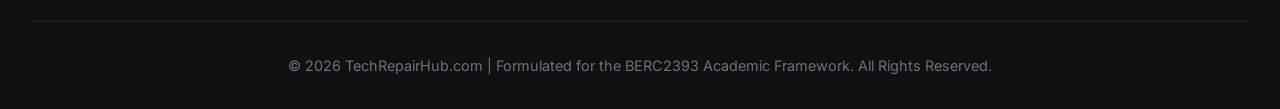
==== commit 53ab1d1c: "Update index.html" ====
--- a/index.html
+++ b/index.html
@@ -21,7 +21,6 @@
                     <li><a href="smartphone-services.html">Smartphones</a></li>
                     <li><a href="other-services.html">Solutions</a></li>
                     <li><a href="contact.html">Contact</a></li>
-                    <li><a href="booking.html" class="btn-nav">Book Repair</a></li>
                 </ul>
             </nav>
         </div>
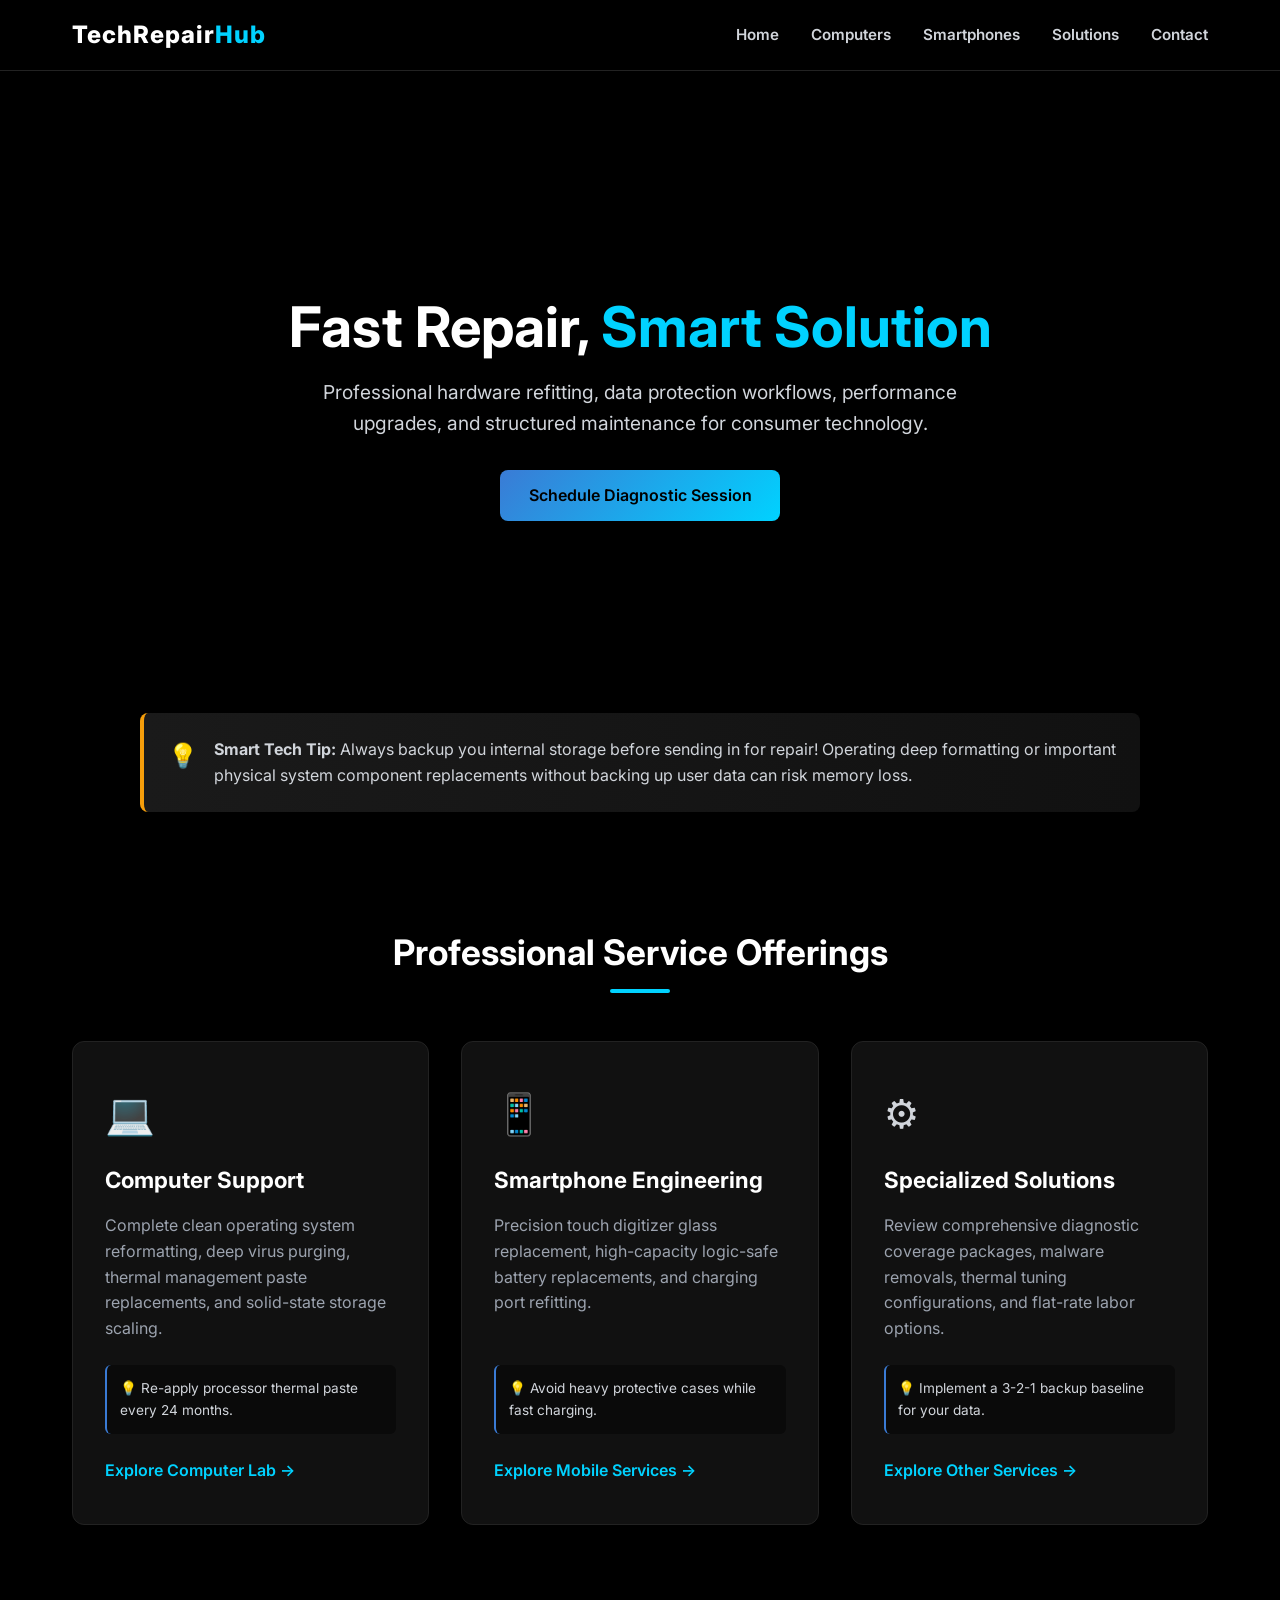
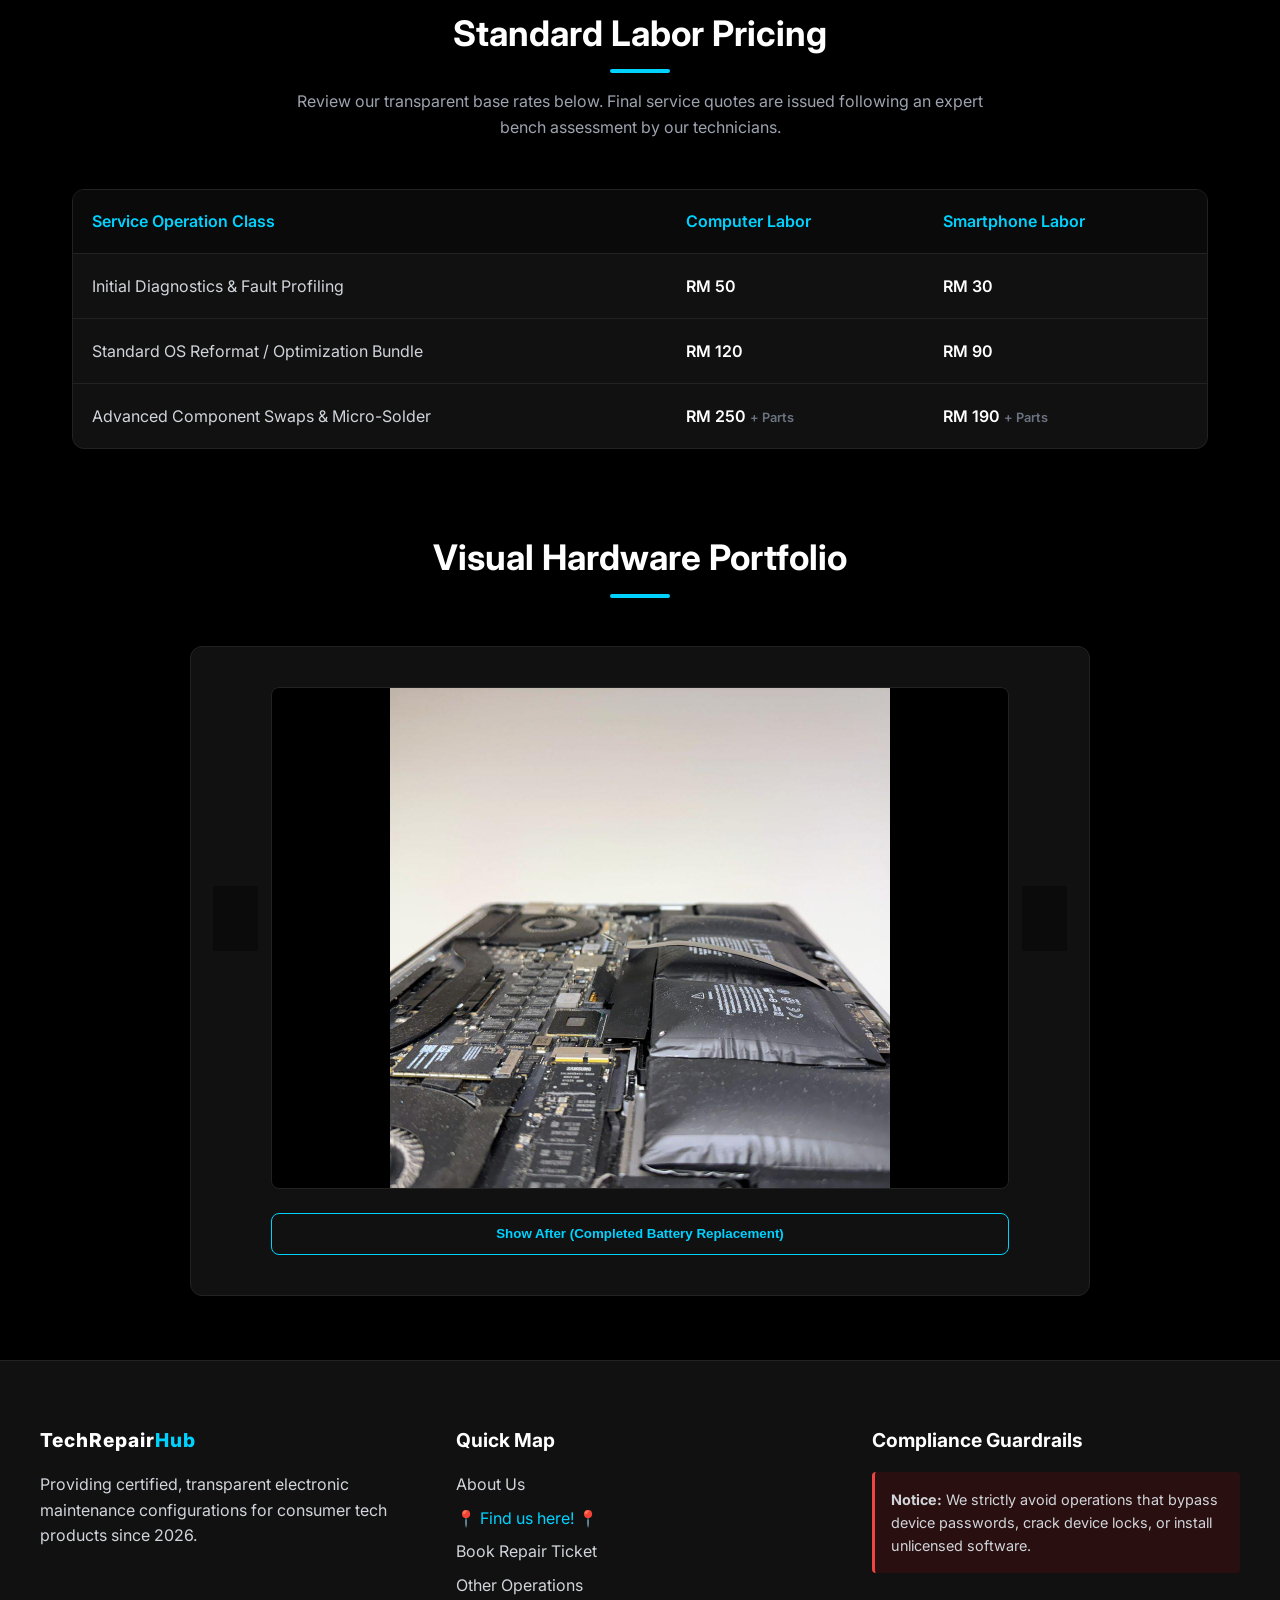
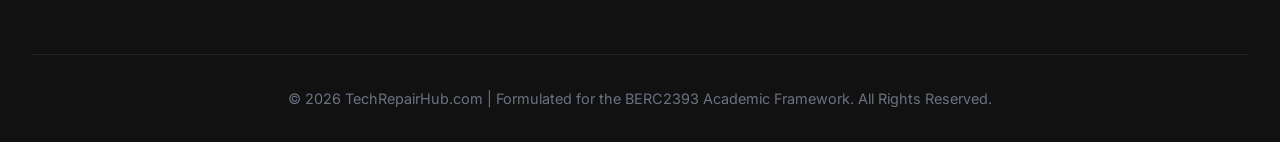
==== commit 802c315f: "Add files via upload" ====
--- a/index.html
+++ b/index.html
@@ -182,7 +182,7 @@
             </div>
             <div class="footer-links">
                 <h4>Quick Map</h4>
-                <!-- ADDED: Universal Google Maps Link -->
+                <a href="about.html">About Us</a>
                 <a href="https://www.google.com/maps?sca_esv=a61294bd7b2aaade&biw=1275&bih=725&sxsrf=ANbL-n5QFMPyO3IDm-DUa3TT3At-mlhGSA:1781362323831&uact=5&gs_lp=[base64]&um=1&ie=UTF-8&fb=1&gl=my&sa=X&geocode=KcFuphls5NExMdoNBBYgnMCj&daddr=76100+Durian+Tunggal,+Malacca" target="_blank" style="color: var(--accent-cyan);">
                     📍 Find us here! 📍
                 </a>
--- a/styles.css
+++ b/styles.css
@@ -576,6 +576,51 @@
     right: 1.5rem; 
 }
 
+/* --- ABOUT US: TEAM GRID --- */
+.team-grid {
+    display: flex;
+    flex-wrap: wrap;
+    gap: 2rem;
+    justify-content: center;
+}
+
+.team-card {
+    background: var(--card-bg);
+    border: 1px solid var(--border-color);
+    border-radius: 12px;
+    padding: 2rem 1.5rem;
+    text-align: center;
+    flex: 1 1 200px;
+    max-width: 260px;
+    transition: all 0.4s ease;
+}
+
+.team-card:hover {
+    transform: translateY(-10px);
+    border-color: var(--accent-cyan);
+    box-shadow: 0 10px 30px rgba(0, 210, 255, 0.1);
+}
+
+.team-img {
+    width: 120px;
+    height: 120px;
+    border-radius: 50%;
+    background: #1a1a1a;
+    margin: 0 auto 1.5rem auto;
+    border: 3px solid var(--accent-cyan);
+    object-fit: cover;
+    display: block;
+}
+
+.team-role {
+    color: var(--accent-cyan);
+    font-size: 0.9rem;
+    font-weight: 600;
+    margin-bottom: 1rem;
+    text-transform: uppercase;
+    letter-spacing: 1px;
+}
+
 /* Mobile specific tweaks for a flawless app-like fit */
 @media (max-width: 768px) {
     ..carousel-slide {
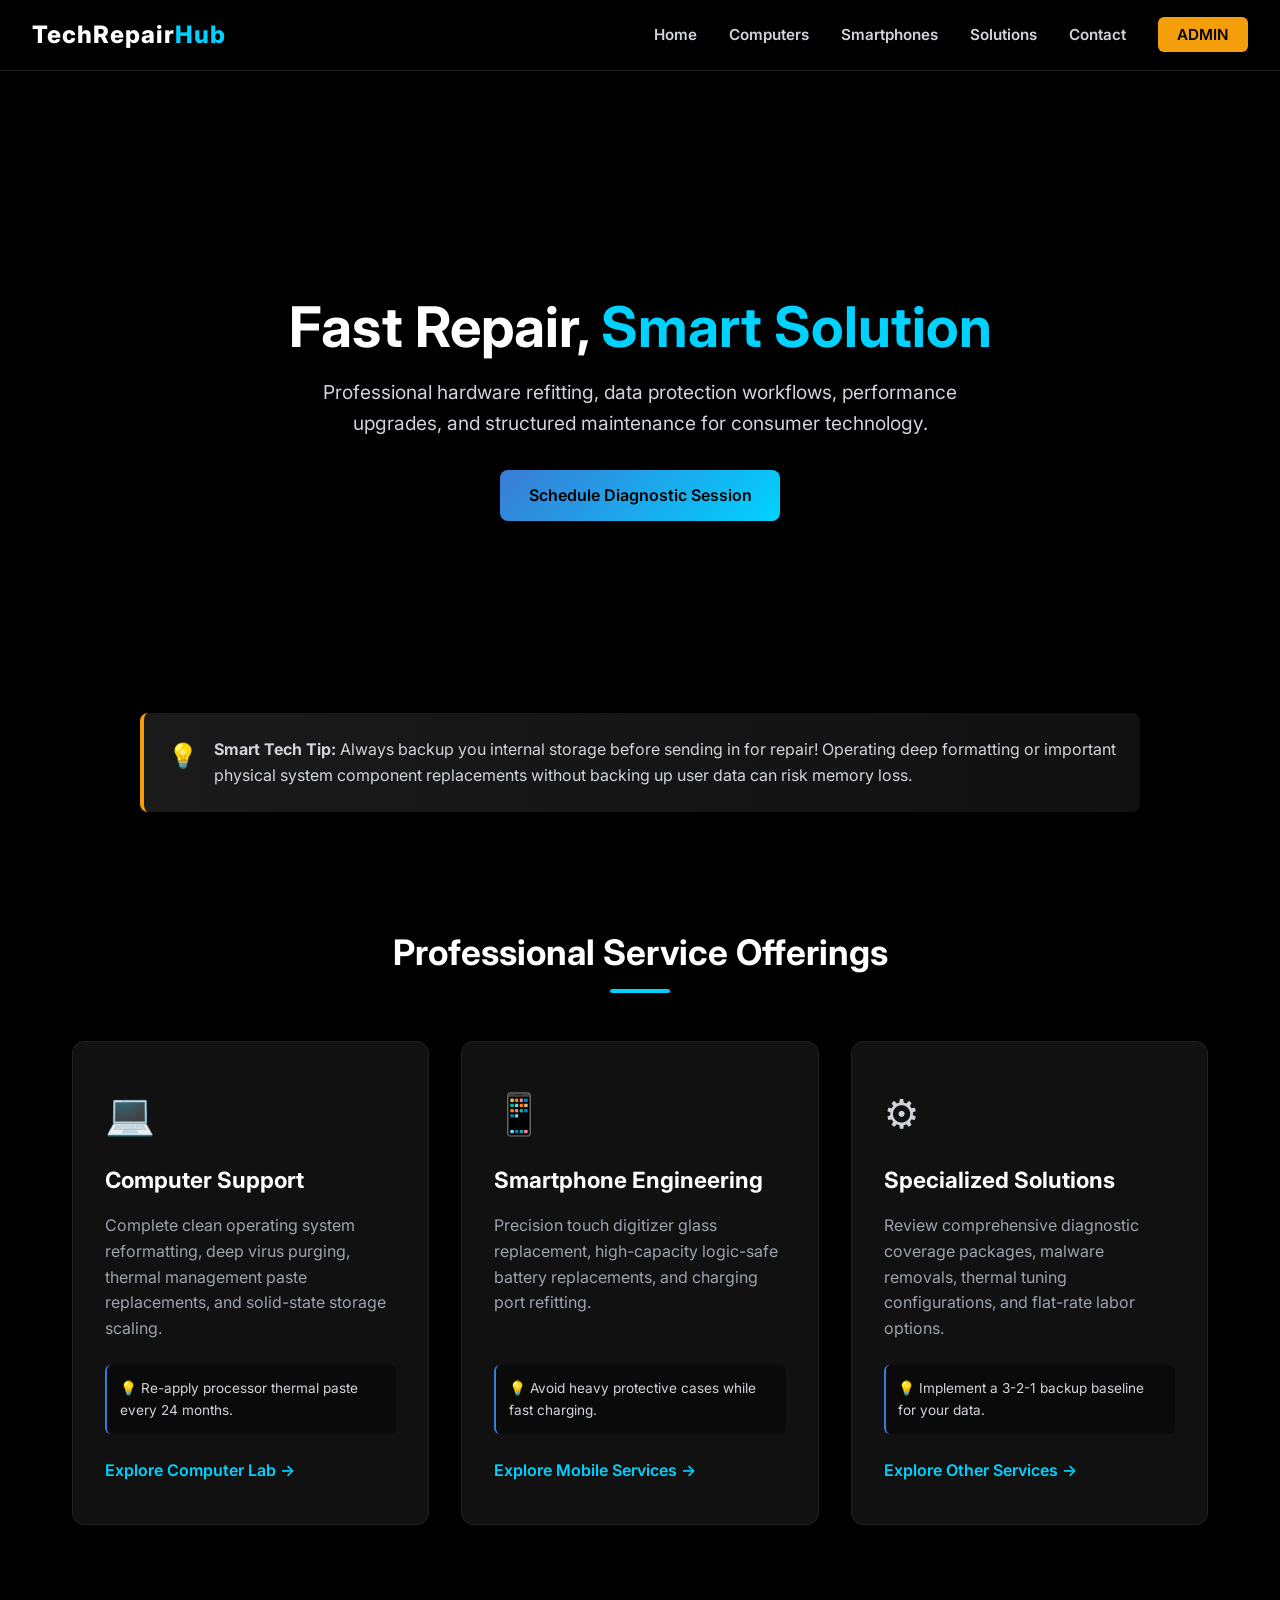
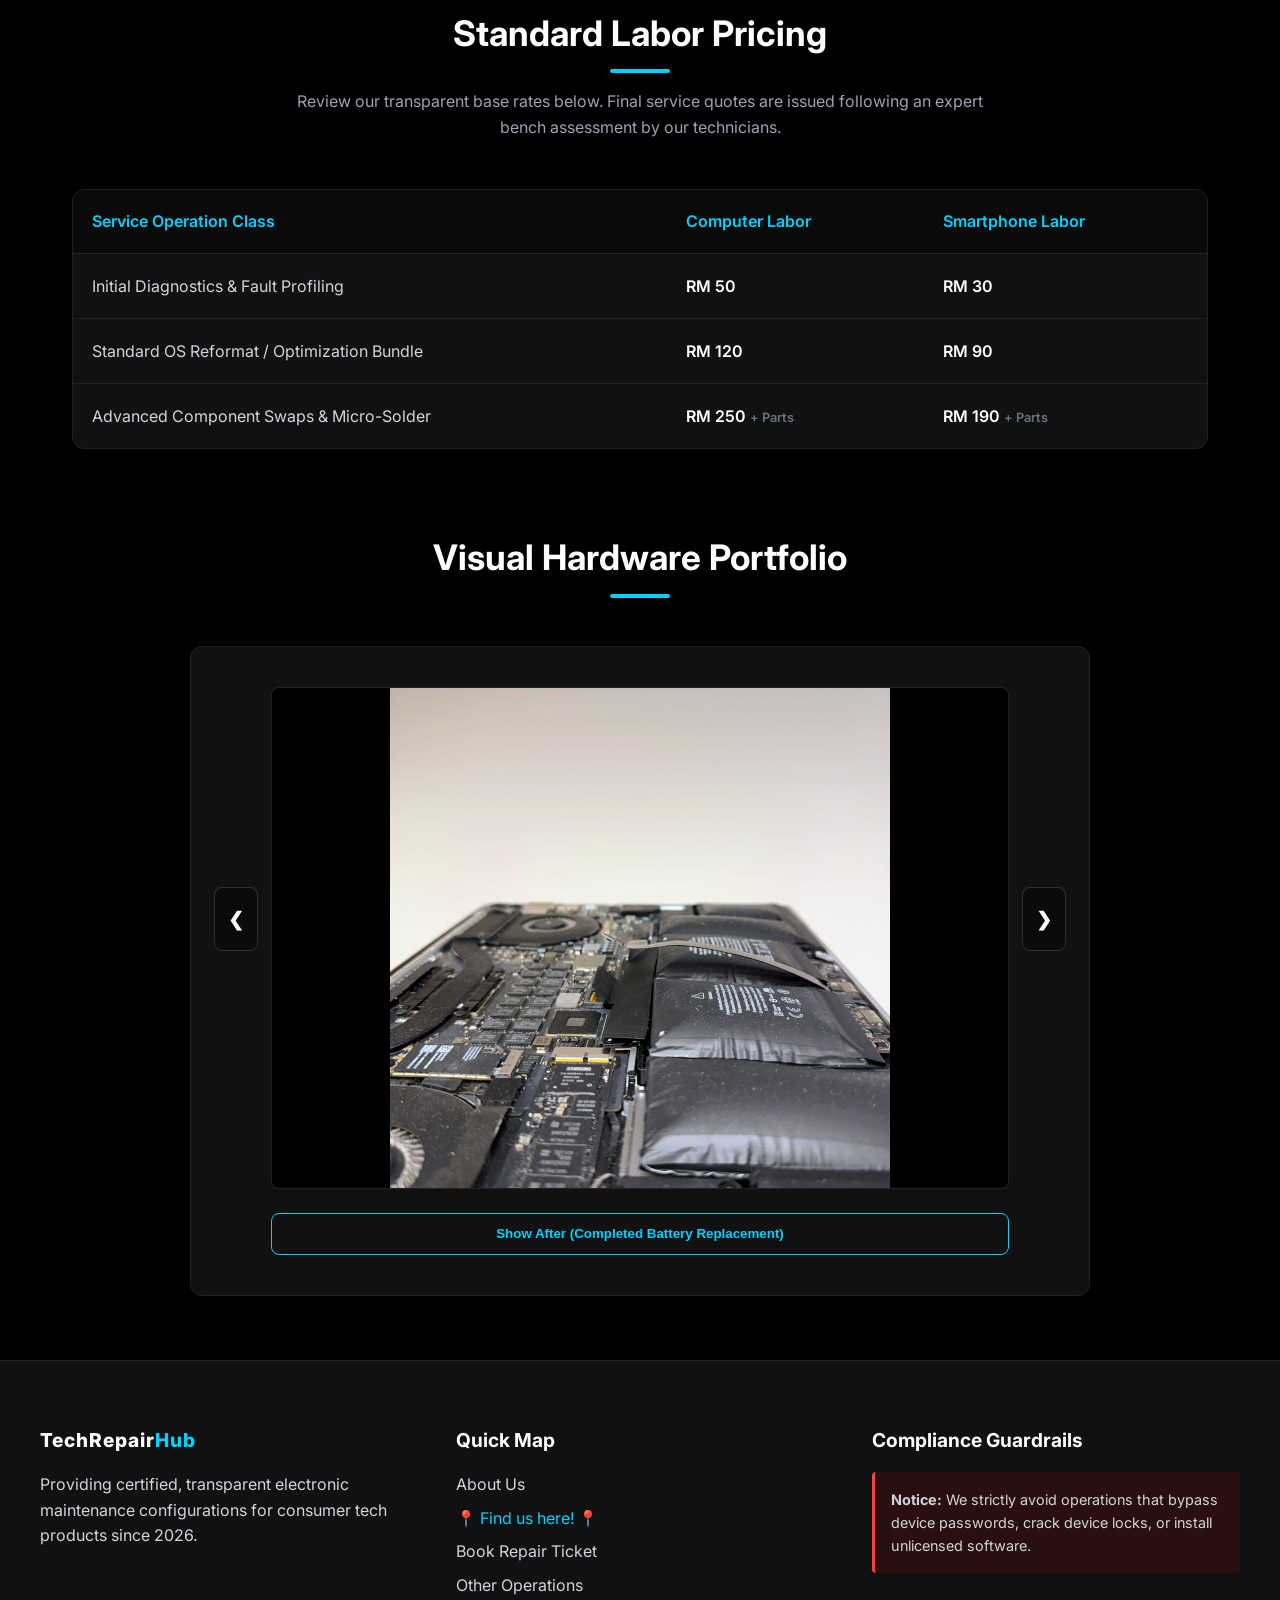
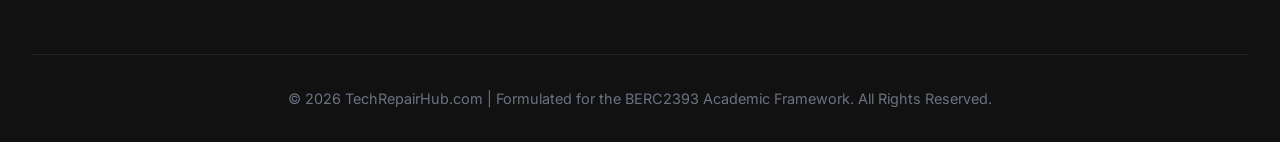
==== commit 64d8145b: "Add files via upload" ====
--- a/index.html
+++ b/index.html
@@ -21,6 +21,7 @@
                     <li><a href="smartphone-services.html">Smartphones</a></li>
                     <li><a href="other-services.html">Solutions</a></li>
                     <li><a href="contact.html">Contact</a></li>
+                    <li><a href="login.html" class="btn-admin">ADMIN</a></li>
                 </ul>
             </nav>
         </div>
--- a/styles.css
+++ b/styles.css
@@ -37,7 +37,7 @@
 }
 
 .nav-container {
-    max-width: 1200px;
+    max-width: 1800px;
     margin: 0 auto;
     display: flex;
     justify-content: space-between;
@@ -119,6 +119,19 @@
 .btn-nav:hover {
     background: var(--text-bright);
     box-shadow: 0 0 15px rgba(0, 210, 255, 0.5);
+}
+
+.btn-admin {
+    background: #f59e0b; 
+    color: var(--amoled-black) !important;
+    padding: 0.5rem 1.2rem;
+    border-radius: 6px;
+    font-weight: bold;
+}
+
+.btn-admin:hover {
+    background: var(--text-bright);
+    box-shadow: 0 0 15px rgba(245, 158, 11, 0.6); 
 }
 
 /* --- PARALLAX HERO --- */
@@ -576,23 +589,29 @@
     right: 1.5rem; 
 }
 
-/* --- ABOUT US: TEAM GRID --- */
+/* --- ABOUT US: TEAM GRID (EDGE-TO-EDGE IMAGE DESIGN) --- */
+/* --- ABOUT US: TEAM GRID (3 TOP, 2 BOTTOM) --- */
 .team-grid {
     display: flex;
     flex-wrap: wrap;
     gap: 2rem;
     justify-content: center;
+    max-width: 1050px;
+    margin: 0 auto;
 }
 
 .team-card {
     background: var(--card-bg);
     border: 1px solid var(--border-color);
     border-radius: 12px;
-    padding: 2rem 1.5rem;
-    text-align: center;
-    flex: 1 1 200px;
-    max-width: 260px;
+    padding: 0;
+    text-align: left;
+    flex: 0 0 300px;
+    max-width: 300px;
     transition: all 0.4s ease;
+    overflow: hidden;
+    display: flex;
+    flex-direction: column;
 }
 
 .team-card:hover {
@@ -602,23 +621,56 @@
 }
 
 .team-img {
-    width: 120px;
-    height: 120px;
-    border-radius: 50%;
+    width: 100%;
+    height: 280px;
     background: #1a1a1a;
-    margin: 0 auto 1.5rem auto;
-    border: 3px solid var(--accent-cyan);
     object-fit: cover;
     display: block;
+    border: none;
+    border-radius: 0;
+    box-shadow: none;
+}
+
+.team-content {
+    padding: 1.5rem;
+    display: flex;
+    flex-direction: column;
+    flex-grow: 1;
+}
+
+.team-content h3 {
+    color: var(--text-bright);
+    font-size: 1.4rem;
+    margin-bottom: 0.6rem;
 }
 
 .team-role {
+    display: inline-block;
+    background: rgba(0, 210, 255, 0.1);
     color: var(--accent-cyan);
+    padding: 0.4rem 0.8rem;
+    border-radius: 20px;
+    font-size: 0.85rem;
+    font-weight: 700;
+    margin-bottom: 1rem;
+    align-self: flex-start;
+}
+
+.team-experience {
+    display: flex;
+    align-items: center;
+    gap: 0.5rem;
+    font-size: 0.95rem;
+    color: #cbd5e1;
+    margin-bottom: 1.2rem;
+}
+
+.team-desc {
     font-size: 0.9rem;
-    font-weight: 600;
-    margin-bottom: 1rem;
-    text-transform: uppercase;
-    letter-spacing: 1px;
+    color: #9ca3af;
+    line-height: 1.5;
+    margin-bottom: 1.5rem;
+    flex-grow: 3;
 }
 
 /* Mobile specific tweaks for a flawless app-like fit */
